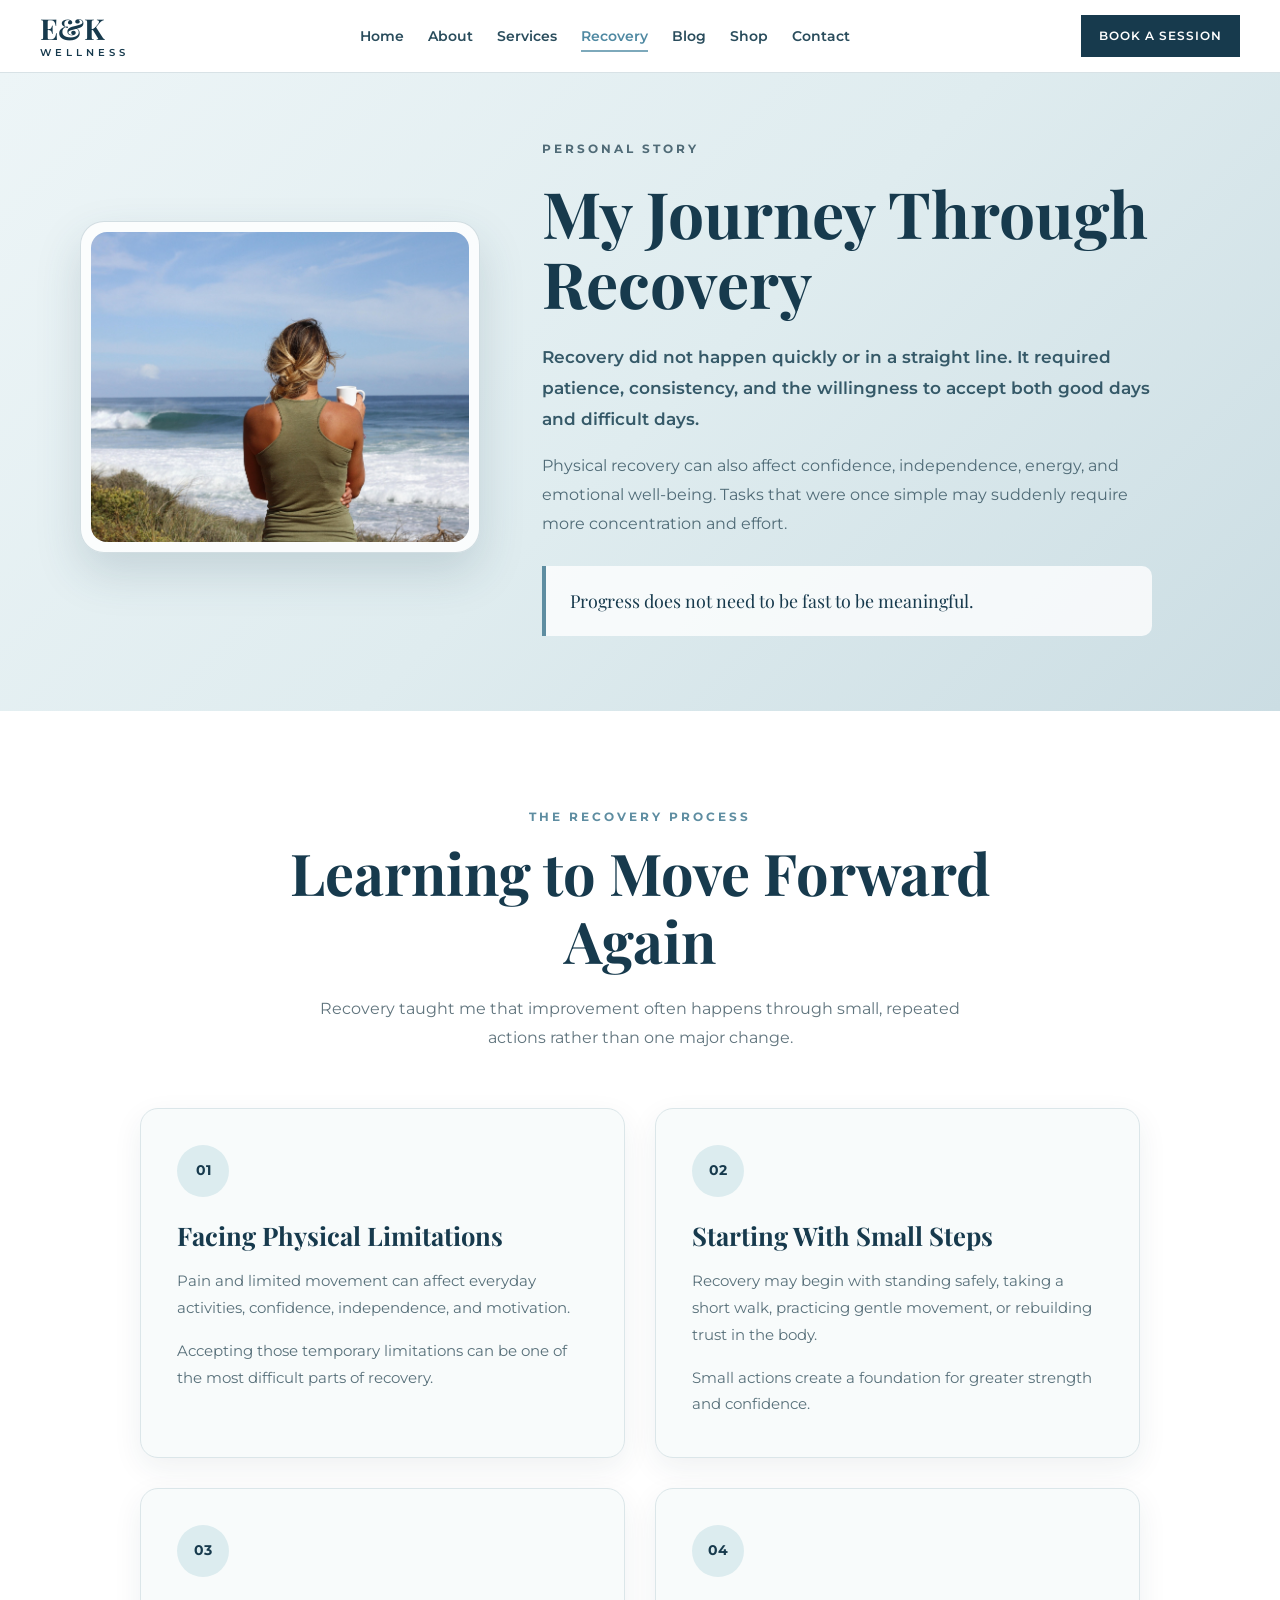
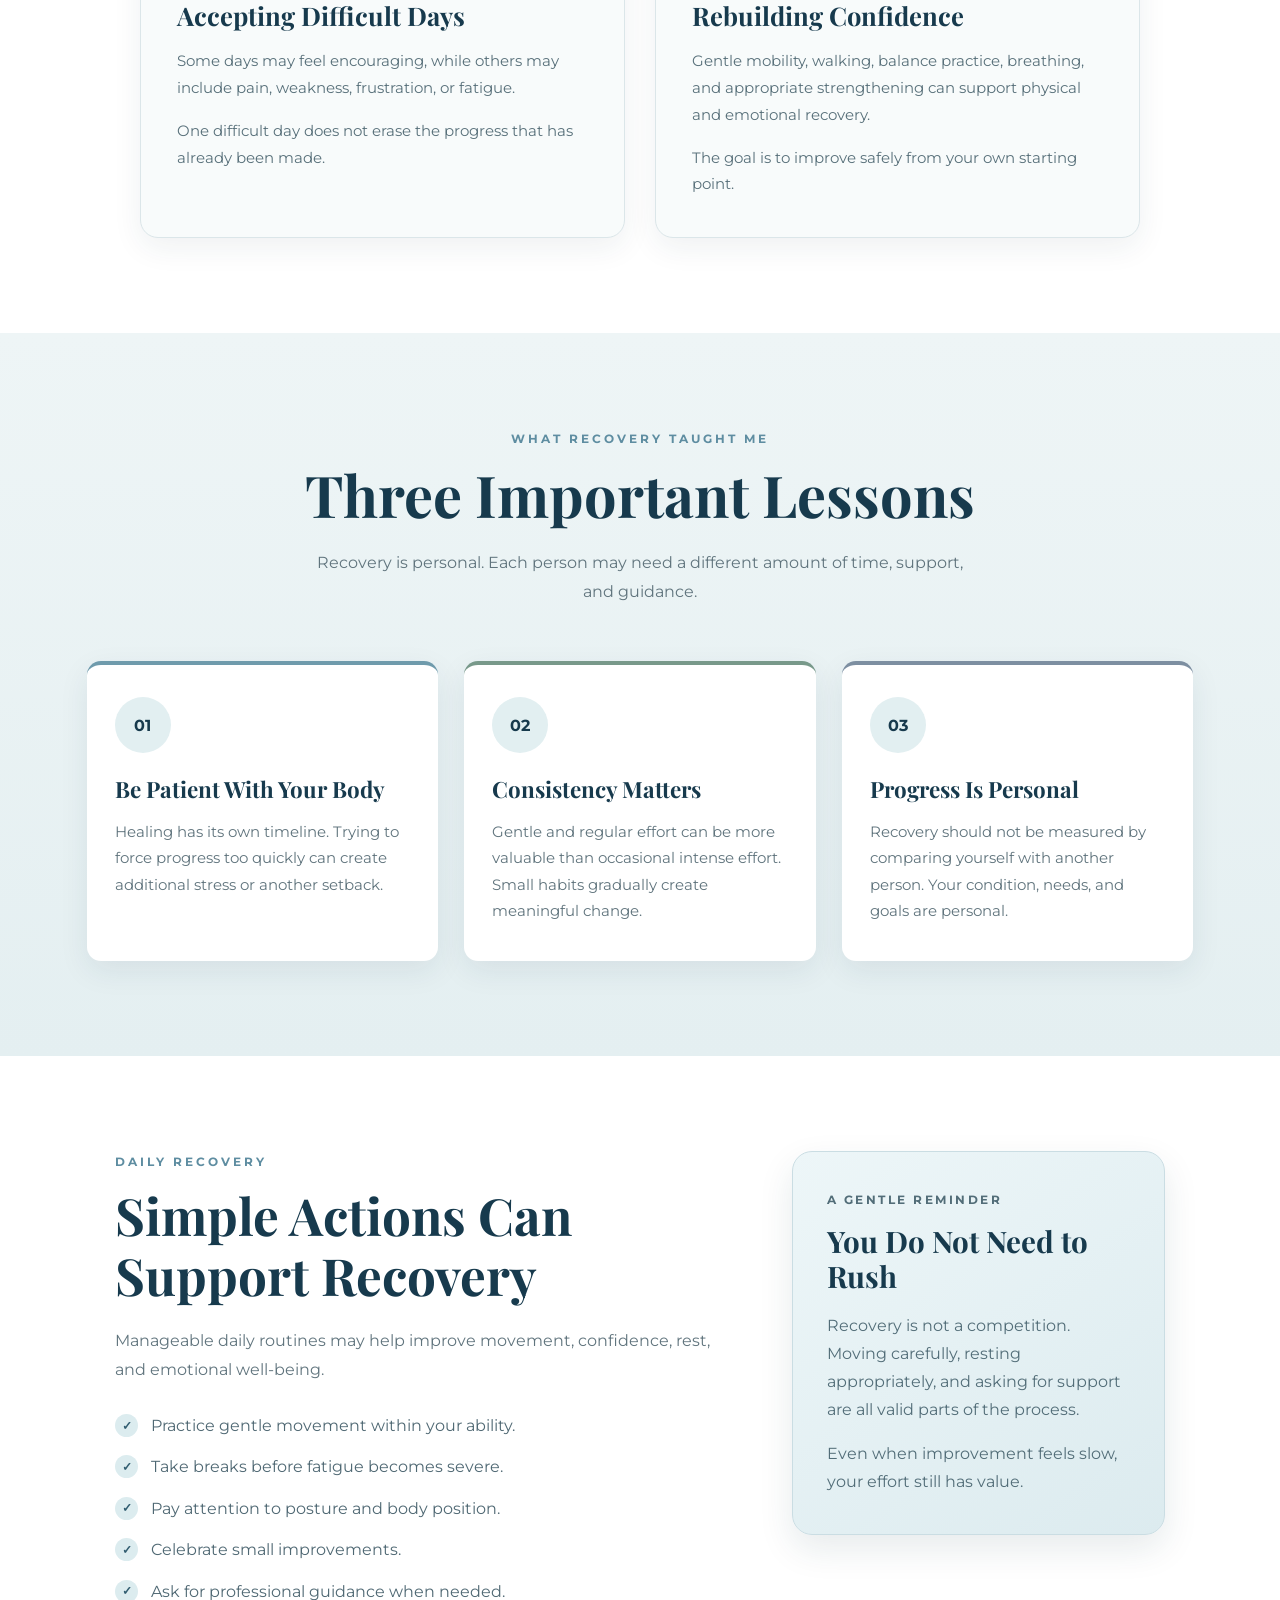
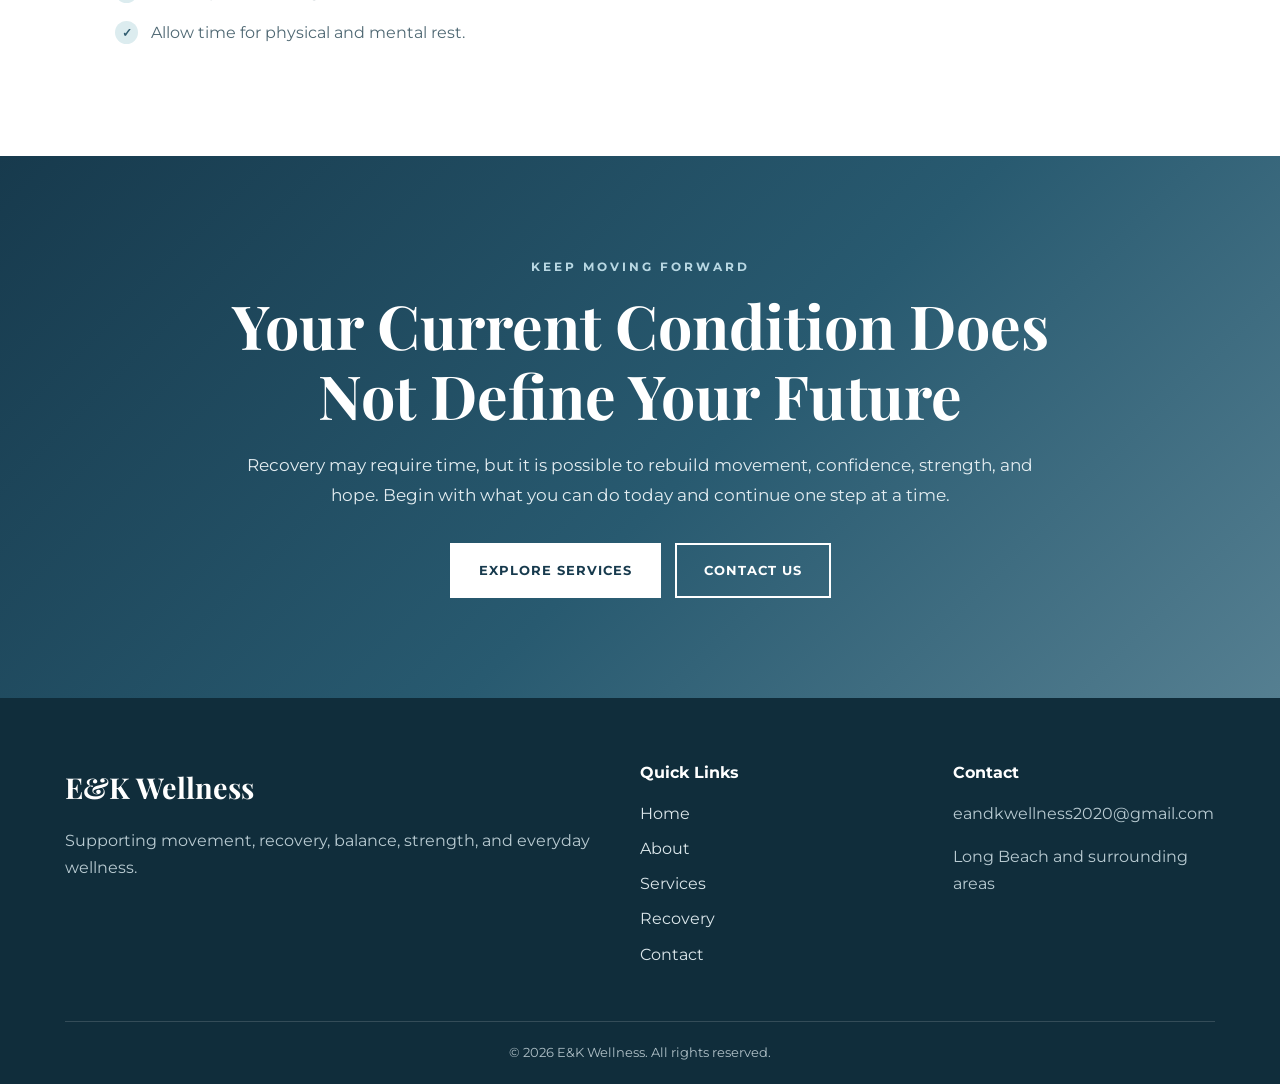
==== recovery.html @ 3712d94b "Add files via upload" ====
<!DOCTYPE html>
<html lang="en">
  <head>
    <meta charset="UTF-8" />

    <meta
      name="viewport"
      content="width=device-width, initial-scale=1.0"
    />

    <meta
      name="description"
      content="A personal recovery journey shared by E&K Wellness."
    />

    <title>Recovery | E&amp;K Wellness</title>

    <!-- Google Fonts -->
    <link rel="preconnect" href="https://fonts.googleapis.com" />

    <link
      rel="preconnect"
      href="https://fonts.gstatic.com"
      crossorigin
    />

    <link
      href="https://fonts.googleapis.com/css2?family=Montserrat:wght@400;500;600;700&family=Playfair+Display:wght@600;700&display=swap"
      rel="stylesheet"
    />

    <!-- Shared CSS used by all pages -->
    <link rel="stylesheet" href="styles.css" />
  </head>

  <body>
    <!-- =========================
         HEADER
    ========================== -->

    <header class="site-header">
      <div class="header-container">
        <a href="index.html" class="logo">
          <span class="logo-main">E&amp;K</span>
          <span class="logo-small">WELLNESS</span>
        </a>

        <nav class="main-nav" aria-label="Main navigation">
          <ul>
            <li>
              <a href="index.html">Home</a>
            </li>

            <li>
              <a href="index.html#about">About</a>
            </li>

            <li>
              <a href="services.html">Services</a>
            </li>

            <li>
              <a
                href="recovery.html"
                aria-current="page"
              >
                Recovery
              </a>
            </li>

            <li>
              <a href="index.html#blog">Blog</a>
            </li>

            <li>
              <a href="index.html#shop">Shop</a>
            </li>

            <li>
              <a href="index.html#contact">Contact</a>
            </li>
          </ul>
        </nav>

        <a
          href="https://calendar.google.com/calendar/u/0/r/appointment/6eut7302r9vjlhkgicbgd2rcsp_eXVyZXJpc3Vtb2tvQGdtYWlsLmNvbQ?pli=1"
          class="header-button"
          target="_blank"
          rel="noopener noreferrer"
        >
          Book a Session
        </a>
      </div>
    </header>

    <main>
      <!-- =========================
           RECOVERY HERO
      ========================== -->

      <section class="recovery-page-hero">
        <div class="recovery-page-hero-container">
          <div class="recovery-page-photo">
            <img
              src="recovery.jpg"
              alt="A woman looking toward the ocean during a peaceful recovery moment"
            />
          </div>

          <div class="recovery-page-introduction">
            <p class="section-label">
              PERSONAL STORY
            </p>

            <h1>
              My Journey Through Recovery
            </h1>

            <p class="recovery-page-lead">
              Recovery did not happen quickly or in a straight
              line. It required patience, consistency, and the
              willingness to accept both good days and difficult
              days.
            </p>

            <p>
              Physical recovery can also affect confidence,
              independence, energy, and emotional well-being.
              Tasks that were once simple may suddenly require
              more concentration and effort.
            </p>

            <blockquote class="recovery-page-quote">
              Progress does not need to be fast to be meaningful.
            </blockquote>
          </div>
        </div>
      </section>

      <!-- =========================
           RECOVERY PROCESS
      ========================== -->

      <section class="recovery-page-story-section">
        <div class="recovery-page-container">
          <div class="recovery-page-heading">
            <p class="section-label">
              THE RECOVERY PROCESS
            </p>

            <h2>
              Learning to Move Forward Again
            </h2>

            <p>
              Recovery taught me that improvement often happens
              through small, repeated actions rather than one
              major change.
            </p>
          </div>

          <div class="recovery-page-story-grid">
            <article class="recovery-page-story-card">
              <span class="recovery-page-number">
                01
              </span>

              <h3>
                Facing Physical Limitations
              </h3>

              <p>
                Pain and limited movement can affect everyday
                activities, confidence, independence, and
                motivation.
              </p>

              <p>
                Accepting those temporary limitations can be one
                of the most difficult parts of recovery.
              </p>
            </article>

            <article class="recovery-page-story-card">
              <span class="recovery-page-number">
                02
              </span>

              <h3>
                Starting With Small Steps
              </h3>

              <p>
                Recovery may begin with standing safely, taking
                a short walk, practicing gentle movement, or
                rebuilding trust in the body.
              </p>

              <p>
                Small actions create a foundation for greater
                strength and confidence.
              </p>
            </article>

            <article class="recovery-page-story-card">
              <span class="recovery-page-number">
                03
              </span>

              <h3>
                Accepting Difficult Days
              </h3>

              <p>
                Some days may feel encouraging, while others may
                include pain, weakness, frustration, or fatigue.
              </p>

              <p>
                One difficult day does not erase the progress
                that has already been made.
              </p>
            </article>

            <article class="recovery-page-story-card">
              <span class="recovery-page-number">
                04
              </span>

              <h3>
                Rebuilding Confidence
              </h3>

              <p>
                Gentle mobility, walking, balance practice,
                breathing, and appropriate strengthening can
                support physical and emotional recovery.
              </p>

              <p>
                The goal is to improve safely from your own
                starting point.
              </p>
            </article>
          </div>
        </div>
      </section>

      <!-- =========================
           RECOVERY LESSONS
      ========================== -->

      <section class="recovery-page-lessons-section">
        <div class="recovery-page-container">
          <div class="recovery-page-heading">
            <p class="section-label">
              WHAT RECOVERY TAUGHT ME
            </p>

            <h2>
              Three Important Lessons
            </h2>

            <p>
              Recovery is personal. Each person may need a
              different amount of time, support, and guidance.
            </p>
          </div>

          <div class="recovery-page-lessons-grid">
            <article class="recovery-page-lesson-card">
              <span class="recovery-page-lesson-number">
                01
              </span>

              <h3>
                Be Patient With Your Body
              </h3>

              <p>
                Healing has its own timeline. Trying to force
                progress too quickly can create additional
                stress or another setback.
              </p>
            </article>

            <article class="recovery-page-lesson-card">
              <span class="recovery-page-lesson-number">
                02
              </span>

              <h3>
                Consistency Matters
              </h3>

              <p>
                Gentle and regular effort can be more valuable
                than occasional intense effort. Small habits
                gradually create meaningful change.
              </p>
            </article>

            <article class="recovery-page-lesson-card">
              <span class="recovery-page-lesson-number">
                03
              </span>

              <h3>
                Progress Is Personal
              </h3>

              <p>
                Recovery should not be measured by comparing
                yourself with another person. Your condition,
                needs, and goals are personal.
              </p>
            </article>
          </div>
        </div>
      </section>

      <!-- =========================
           DAILY RECOVERY
      ========================== -->

      <section class="recovery-page-daily-section">
        <div class="recovery-page-container">
          <div class="recovery-page-daily-layout">
            <div class="recovery-page-daily-content">
              <p class="section-label">
                DAILY RECOVERY
              </p>

              <h2>
                Simple Actions Can Support Recovery
              </h2>

              <p>
                Manageable daily routines may help improve
                movement, confidence, rest, and emotional
                well-being.
              </p>

              <ul class="recovery-page-list">
                <li>
                  Practice gentle movement within your ability.
                </li>

                <li>
                  Take breaks before fatigue becomes severe.
                </li>

                <li>
                  Pay attention to posture and body position.
                </li>

                <li>
                  Celebrate small improvements.
                </li>

                <li>
                  Ask for professional guidance when needed.
                </li>

                <li>
                  Allow time for physical and mental rest.
                </li>
              </ul>
            </div>

            <aside class="recovery-page-reminder">
              <p class="recovery-page-reminder-label">
                A GENTLE REMINDER
              </p>

              <h3>
                You Do Not Need to Rush
              </h3>

              <p>
                Recovery is not a competition. Moving carefully,
                resting appropriately, and asking for support
                are all valid parts of the process.
              </p>

              <p>
                Even when improvement feels slow, your effort
                still has value.
              </p>
            </aside>
          </div>
        </div>
      </section>

      <!-- =========================
           FINAL MESSAGE
      ========================== -->

      <section class="recovery-page-final-section">
        <div class="recovery-page-final-content">
          <p class="section-label">
            KEEP MOVING FORWARD
          </p>

          <h2>
            Your Current Condition Does Not Define Your Future
          </h2>

          <p>
            Recovery may require time, but it is possible to
            rebuild movement, confidence, strength, and hope.
            Begin with what you can do today and continue one
            step at a time.
          </p>

          <div class="recovery-page-buttons">
            <a
              href="services.html"
              class="button recovery-page-light-button"
            >
              Explore Services
            </a>

            <a
              href="index.html#contact"
              class="button recovery-page-outline-button"
            >
              Contact Us
            </a>
          </div>
        </div>
      </section>
    </main>

    <!-- =========================
         FOOTER
    ========================== -->

    <footer class="site-footer">
      <div class="footer-container">
        <div>
          <a href="index.html" class="footer-logo">
            E&amp;K Wellness
          </a>

          <p>
            Supporting movement, recovery, balance, strength,
            and everyday wellness.
          </p>
        </div>

        <div>
          <h2>
            Quick Links
          </h2>

          <ul class="footer-links">
            <li>
              <a href="index.html">Home</a>
            </li>

            <li>
              <a href="index.html#about">About</a>
            </li>

            <li>
              <a href="services.html">Services</a>
            </li>

            <li>
              <a href="recovery.html">Recovery</a>
            </li>

            <li>
              <a href="index.html#contact">Contact</a>
            </li>
          </ul>
        </div>

        <div>
          <h2>
            Contact
          </h2>

          <p>
            <a href="mailto:eandkwellness2020@gmail.com">
              eandkwellness2020@gmail.com
            </a>
          </p>

          <p>
            Long Beach and surrounding areas
          </p>
        </div>
      </div>

      <div class="copyright">
        <p>
          &copy; 2026 E&amp;K Wellness.
          All rights reserved.
        </p>
      </div>
    </footer>
  </body>
</html>
---- styles.css ----
/* =========================
   BASIC RESET
========================== */

* {
  box-sizing: border-box;
}

html {
  scroll-behavior: smooth;
}

body {
  margin: 0;

  background-color: #ffffff;
  color: #263238;

  font-family: "Montserrat", sans-serif;
  line-height: 1.7;
}

img {
  display: block;
  width: 100%;
}

a {
  color: inherit;
  text-decoration: none;
}

ul {
  margin: 0;
  padding: 0;

  list-style: none;
}

h1,
h2,
h3,
p,
blockquote {
  margin-top: 0;
}

h1,
h2,
h3 {
  font-family: "Playfair Display", serif;
}

h2 {
  margin-bottom: 20px;

  color: #173a4d;

  font-size: 2.5rem;
  line-height: 1.2;
}

/* =========================
   HEADER
========================== */

.site-header {
  position: sticky;
  top: 0;
  z-index: 1000;

  border-bottom: 1px solid #d8e2e6;

  background-color: rgba(255, 255, 255, 0.97);
}

.header-container {
  display: flex;
  align-items: center;
  justify-content: space-between;

  max-width: 1250px;
  min-height: 72px;
  margin: 0 auto;
  padding: 10px 25px;
}

.logo {
  display: flex;
  flex-direction: column;
  flex-shrink: 0;

  color: #173a4d;

  line-height: 1;
}

.logo-main {
  font-family: "Playfair Display", serif;
  font-size: 1.8rem;
  font-weight: 700;
}

.logo-small {
  margin-top: 5px;

  font-size: 0.65rem;
  font-weight: 600;
  letter-spacing: 4px;
}

.main-nav ul {
  display: flex;
  align-items: center;
  gap: 24px;
}

.main-nav a {
  position: relative;

  padding: 10px 0;

  color: #294c5c;

  font-size: 0.9rem;
  font-weight: 600;
}

.main-nav a::after {
  position: absolute;
  bottom: 3px;
  left: 0;

  width: 0;
  height: 2px;

  background-color: #7da9bb;

  content: "";

  transition: width 0.3s ease;
}

.main-nav a:hover::after,
.main-nav a[aria-current="page"]::after {
  width: 100%;
}

.main-nav a[aria-current="page"] {
  color: #4f89a2;
}

.header-button {
  flex-shrink: 0;

  padding: 10px 18px;

  background-color: #173a4d;
  color: #ffffff;

  font-size: 0.78rem;
  font-weight: 600;
  letter-spacing: 1px;
  text-transform: uppercase;

  transition:
    background-color 0.3s ease,
    transform 0.3s ease;
}

.header-button:hover {
  background-color: #326a83;
  transform: translateY(-2px);
}

/* =========================
   HOME HERO
========================== */

.hero-section {
  position: relative;

  display: flex;
  align-items: center;
  justify-content: center;

  min-height: 720px;
  padding: 80px 25px 140px;

  overflow: hidden;

  background:
    linear-gradient(
      180deg,
      #8ea1ab 0%,
      #889ca7 35%,
      #7e95a0 65%,
      #748b97 100%
    );

  color: #ffffff;
  text-align: center;
}

.hero-section::before {
  position: absolute;
  inset: 0;
  z-index: 1;

  background:
    radial-gradient(
      circle at 20% 20%,
      rgba(255, 255, 255, 0.1),
      transparent 28%
    ),
    radial-gradient(
      circle at 80% 25%,
      rgba(255, 255, 255, 0.07),
      transparent 24%
    );

  content: "";
}

.hero-content {
  position: relative;
  z-index: 3;

  max-width: 850px;
}

.hero-kicker {
  margin: 0 0 18px;

  color: #dcebf1;

  font-size: 0.82rem;
  font-weight: 700;
  letter-spacing: 5px;
}

.hero-content h1 {
  margin-bottom: 20px;

  color: #ffffff;

  font-size: 5rem;
  line-height: 1.1;
}

.hero-text {
  max-width: 720px;
  margin: 0 auto 35px;

  color: rgba(255, 255, 255, 0.94);

  font-size: 1.15rem;
  line-height: 1.7;
}

.hero-buttons {
  display: flex;
  flex-wrap: wrap;
  justify-content: center;
  gap: 15px;
}

/* =========================
   WAVES
========================== */

.wave-wrapper {
  position: absolute;
  right: 0;
  bottom: 0;
  left: 0;
  z-index: 2;

  width: 100%;

  line-height: 0;
}

.waves {
  position: relative;

  display: block;

  width: 100%;
  height: 180px;
  min-height: 120px;
  max-height: 220px;
}

.parallax > use {
  animation:
    moveWaves 25s
    cubic-bezier(0.55, 0.5, 0.45, 0.5)
    infinite;
}

.parallax > use:nth-child(1) {
  animation-delay: -2s;
  animation-duration: 10s;
}

.parallax > use:nth-child(2) {
  animation-delay: -3s;
  animation-duration: 14s;
}

.parallax > use:nth-child(3) {
  animation-delay: -4s;
  animation-duration: 18s;
}

.parallax > use:nth-child(4) {
  animation-delay: -5s;
  animation-duration: 24s;
}

@keyframes moveWaves {
  0% {
    transform: translate3d(-90px, 0, 0);
  }

  100% {
    transform: translate3d(85px, 0, 0);
  }
}

/* =========================
   GENERAL SECTIONS
========================== */

.section {
  padding: 100px 25px;
}

.section-container {
  max-width: 1150px;
  margin: 0 auto;
}

.section-label {
  margin-bottom: 12px;

  color: #5e8da1;

  font-size: 0.78rem;
  font-weight: 700;
  letter-spacing: 3px;
  text-transform: uppercase;
}

.section-heading {
  max-width: 760px;
  margin: 0 auto 55px;

  text-align: center;
}

.section-heading p:last-child {
  color: #60747d;
}

.two-column {
  display: grid;
  grid-template-columns: 1fr 1fr;
  align-items: center;
  gap: 70px;
}

.image-column img {
  min-height: 480px;

  border-radius: 28px;

  object-fit: cover;
}

.text-column p {
  color: #526870;
}

.text-link {
  display: inline-block;

  margin-top: 12px;

  color: #4f89a2;

  font-weight: 700;
}

/* =========================
   BUTTONS
========================== */

.button {
  display: inline-block;

  padding: 14px 27px;
  border: 2px solid transparent;

  cursor: pointer;

  font-family: "Montserrat", sans-serif;
  font-size: 0.82rem;
  font-weight: 700;
  letter-spacing: 1px;
  text-align: center;
  text-transform: uppercase;

  transition:
    background-color 0.3s ease,
    color 0.3s ease,
    border-color 0.3s ease,
    transform 0.3s ease;
}

.button:hover {
  transform: translateY(-2px);
}

.primary-button {
  background-color: #4f89a2;
  color: #ffffff;
}

.primary-button:hover {
  background-color: #376d86;
}

.secondary-button {
  border-color: #ffffff;

  background-color: transparent;
  color: #ffffff;
}

.secondary-button:hover {
  background-color: #ffffff;
  color: #173a4d;
}

.dark-button {
  background-color: #173a4d;
  color: #ffffff;
}

.dark-button:hover {
  background-color: #27596f;
}

/* =========================
   ABOUT
========================== */

.about-section {
  padding: 45px 35px;

  background:
    linear-gradient(
      135deg,
      #edf6f8 0%,
      #dcecf1 50%,
      #c7dde5 100%
    );
}

.about-container {
  display: grid;
  grid-template-columns: 1fr 1.2fr;
  align-items: stretch;

  max-width: 1250px;
  margin: 0 auto;

  overflow: hidden;

  border: 1px solid rgba(91, 139, 158, 0.22);
  border-radius: 30px;

  background-color: rgba(248, 252, 253, 0.96);

  box-shadow:
    0 20px 50px rgba(50, 82, 96, 0.18),
    0 5px 15px rgba(50, 82, 96, 0.08);
}

.about-image {
  display: flex;
  align-items: center;
  justify-content: center;

  min-height: 650px;
  margin: 22px;
  padding: 14px;

  overflow: hidden;

  border: 1px solid rgba(91, 139, 158, 0.24);
  border-radius: 34px;

  background:
    linear-gradient(
      145deg,
      rgba(225, 240, 245, 0.98),
      rgba(205, 226, 234, 0.98)
    );
}

.about-image img {
  height: 100%;
  min-height: 620px;

  border: 6px solid rgba(255, 255, 255, 0.92);
  border-radius: 28px;

  object-fit: cover;
}

.about-content {
  display: flex;
  flex-direction: column;
  justify-content: center;

  padding: 60px 70px;
}

.about-label {
  margin: 0 0 18px;

  color: #4e788b;

  font-size: 0.8rem;
  font-weight: 700;
  letter-spacing: 4px;
}

.about-content h2 {
  margin: 0 0 25px;

  color: #173e55;

  font-size: clamp(2.4rem, 4vw, 4rem);
  line-height: 1.08;
}

.about-content p {
  max-width: 650px;
  margin: 0 0 22px;

  color: #486575;

  font-size: 1.05rem;
}

.about-button {
  display: inline-block;
  align-self: flex-start;

  margin-top: 18px;
  padding: 15px 28px;

  border-radius: 8px;

  background-color: #4f89a2;
  color: #ffffff;

  font-weight: 700;
}

/* =========================
   HOME SERVICES
========================== */

.services-section {
  background-color: #f1f6f7;
}

.card-grid {
  display: grid;
  grid-template-columns: repeat(3, 1fr);
  gap: 28px;
}

.service-card {
  overflow: hidden;

  border-radius: 12px;

  background-color: #ffffff;

  box-shadow:
    0 8px 30px rgba(24, 57, 71, 0.08);
}

.service-card img {
  height: 240px;

  object-fit: cover;
}

.card-content {
  padding: 28px;
}

.service-card h3 {
  margin-bottom: 12px;

  color: #173a4d;

  font-family: "Playfair Display", serif;
  font-size: 1.5rem;
}

.service-card p {
  margin-bottom: 0;

  color: #61747c;
}

.text-service-card {
  padding: 35px 30px;
}

.service-icon {
  display: flex;
  align-items: center;
  justify-content: center;

  width: 58px;
  height: 58px;
  margin-bottom: 24px;

  border-radius: 50%;

  background-color: #e2eff1;
  color: #173a4d;

  font-weight: 700;
}

.service-link-card {
  display: block;

  transition:
    transform 0.3s ease,
    box-shadow 0.3s ease;
}

.service-link-card:hover {
  transform: translateY(-6px);

  box-shadow:
    0 14px 35px rgba(24, 57, 71, 0.16);
}

.service-card-link {
  display: inline-block;

  margin-top: 18px;

  color: #4f89a2;

  font-size: 0.82rem;
  font-weight: 700;
}

/* =========================
   HOME RECOVERY SECTION
========================== */

.recovery-section {
  background-color: #173a4d;
}

.recovery-section h2 {
  color: #ffffff;
}

.recovery-section .text-column p {
  color: #dce7eb;
}

.recovery-button {
  background-color: #4f89a2;
  color: #ffffff;
}

.reverse-column {
  grid-template-columns: 1fr 1fr;
}

/* =========================
   BLOG
========================== */

.blog-section {
  background-color: #ffffff;
}

.blog-grid {
  display: grid;
  grid-template-columns: repeat(3, 1fr);
  gap: 28px;
}

.blog-card {
  padding: 35px;

  border-top: 4px solid #7da9bb;
  border-radius: 10px;

  background-color: #f5f8f9;
}

.blog-date {
  margin-bottom: 15px;

  color: #4f89a2;

  font-size: 0.75rem;
  font-weight: 700;
  letter-spacing: 2px;
  text-transform: uppercase;
}

.blog-card h3 {
  color: #173a4d;

  font-family: "Playfair Display", serif;
  font-size: 1.45rem;
}

.blog-card p {
  color: #60747d;
}

/* =========================
   SHOP
========================== */

.shop-section {
  background-color: #f1f6f7;
}

.product-grid {
  display: grid;
  grid-template-columns: repeat(3, 1fr);
  align-items: stretch;
  gap: 28px;
}

.product-card {
  display: flex;
  flex-direction: column;

  overflow: hidden;

  border-radius: 12px;

  background-color: #ffffff;

  box-shadow:
    0 8px 30px rgba(24, 57, 71, 0.08);

  text-align: center;
}

.product-card img {
  display: block;

  width: 100%;
  height: 280px;

  object-fit: cover;
  object-position: center;

  border-radius: 12px 12px 0 0;
}

.product-content {
  display: flex;
  flex: 1;
  flex-direction: column;
  align-items: center;

  padding: 28px;
}

.product-content h3 {
  margin-bottom: 12px;

  color: #173a4d;

  font-family: "Playfair Display", serif;
  font-size: 1.4rem;
}

.product-price {
  margin-bottom: 20px;

  color: #4f89a2;

  font-size: 1.1rem;
  font-weight: 700;
}

.product-content .button {
  margin-top: auto;
}

/* =========================
   CONTACT
========================== */

.contact-section {
  background-color: #ffffff;
}

.contact-container {
  display: grid;
  grid-template-columns: 0.9fr 1.1fr;
  gap: 70px;
}

.contact-information > p {
  color: #60747d;
}

.contact-item {
  margin-top: 30px;
}

.contact-item h3 {
  margin-bottom: 7px;

  color: #173a4d;

  font-size: 1rem;
}

.contact-item p,
.contact-item a {
  color: #60747d;
}

.contact-form {
  padding: 40px;

  border-radius: 12px;

  background-color: #f1f6f7;
}

.form-group {
  margin-bottom: 22px;
}

.form-group label {
  display: block;

  margin-bottom: 8px;

  color: #173a4d;

  font-size: 0.85rem;
  font-weight: 700;
}

.form-group input,
.form-group textarea {
  width: 100%;
  padding: 14px;

  border: 1px solid #cad7dc;
  border-radius: 6px;

  background-color: #ffffff;

  font: inherit;
}

.form-group textarea {
  resize: vertical;
}

/* =========================
   SERVICES PAGE HERO
========================== */

.services-page-hero {
  padding: 120px 25px 95px;

  background:
    linear-gradient(
      135deg,
      #173a4d 0%,
      #315d70 55%,
      #6f98a8 100%
    );

  color: #ffffff;
  text-align: center;
}

.services-page-hero .section-container {
  max-width: 920px;
}

.services-page-hero .section-label {
  color: #c8e0e8;
}

.services-page-hero h1 {
  max-width: 900px;
  margin: 0 auto 24px;

  color: #ffffff;

  font-size: clamp(3rem, 7vw, 5rem);
  line-height: 1.08;
}

.services-hero-text {
  max-width: 760px;
  margin: 0 auto 30px;

  color: #e5eef1;

  font-size: 1.08rem;
}

.hero-price-box {
  width: fit-content;
  max-width: 100%;

  margin: 0 auto 30px;
  padding: 18px 34px;

  border: 1px solid rgba(255, 255, 255, 0.7);
  border-radius: 15px;

  background-color: rgba(255, 255, 255, 0.94);
  color: #173a4d;
}

.hero-price-small {
  display: block;

  color: #527565;

  font-size: 0.72rem;
  font-weight: 700;
  letter-spacing: 2px;
}

.hero-price-box strong {
  display: block;

  font-family: "Playfair Display", serif;
  font-size: 1.85rem;
}

/* =========================
   SERVICES INTRODUCTION
========================== */

.services-introduction {
  background-color: #ffffff;
}

.services-introduction .section-heading {
  margin-bottom: 0;
}

/* =========================
   SERVICES GRID
========================== */

.booking-services-section {
  background:
    linear-gradient(
      180deg,
      #eef4f5,
      #f7f9f9
    );
}

.booking-service-grid {
  display: grid;
  grid-template-columns: repeat(2, minmax(0, 1fr));
  gap: 30px;
}

.booking-service-card {
  scroll-margin-top: 110px;

  display: flex;
  flex-direction: column;

  padding: 38px;

  border: 1px solid #d7e3e6;
  border-top: 5px solid #6b9aae;
  border-radius: 17px;

  background-color: #ffffff;

  box-shadow:
    0 10px 32px rgba(24, 57, 71, 0.09);
}

.booking-service-card h2 {
  margin-bottom: 16px;

  font-size: 2rem;
}

.booking-service-card > p:not(.section-label) {
  color: #60747d;
}

.service-number {
  display: flex;
  align-items: center;
  justify-content: center;

  width: 54px;
  height: 54px;
  margin-bottom: 22px;

  border-radius: 50%;

  background-color: #173a4d;
  color: #ffffff;

  font-weight: 700;
}

.quigon-card {
  border-top-color: #5e8b68;
}

.senior-card {
  border-top-color: #557f91;
}

.quigon-card .service-number {
  background-color: #527b60;
}

.senior-card .service-number {
  background-color: #547c8d;
}

.service-benefit-list {
  margin: 20px 0 28px;
}

.service-benefit-list li {
  position: relative;

  margin-bottom: 10px;
  padding-left: 28px;

  color: #526870;
}

.service-benefit-list li::before {
  position: absolute;
  top: 0;
  left: 0;

  color: #5e8da1;

  font-weight: 700;

  content: "✓";
}

.service-price-box {
  display: flex;
  align-items: center;
  justify-content: space-between;
  gap: 18px;

  margin-top: auto;
  margin-bottom: 22px;
  padding: 17px 19px;

  border-left: 5px solid #5e8da1;
  border-radius: 8px;

  background-color: #eaf3f6;
}

.service-price-box span {
  color: #60747d;

  font-size: 0.72rem;
  font-weight: 700;
  letter-spacing: 1.5px;
}

.service-price-box strong {
  color: #173a4d;
}

.service-booking-button {
  width: 100%;
}

/* =========================
   SESSION INFORMATION
========================== */

.session-information-section {
  background-color: #173a4d;
  color: #ffffff;
}

.session-information-section .section-label {
  color: #9fc8d8;
}

.session-information-section h2 {
  color: #ffffff;
}

.session-information-section .section-heading p:last-child {
  color: #dce7eb;
}

.session-information-grid {
  display: grid;
  grid-template-columns: repeat(3, 1fr);
  gap: 26px;
}

.session-information-card {
  padding: 32px 27px;

  border: 1px solid rgba(255, 255, 255, 0.14);
  border-radius: 15px;

  background-color: rgba(255, 255, 255, 0.07);

  text-align: center;
}

.session-information-icon {
  display: flex;
  align-items: center;
  justify-content: center;

  width: 60px;
  height: 60px;
  margin: 0 auto 20px;

  border-radius: 50%;

  background-color: #5e8da1;
  color: #ffffff;

  font-weight: 700;
}

.session-information-card h3 {
  color: #ffffff;

  font-family: "Playfair Display", serif;
}

.session-information-card p {
  margin-bottom: 0;

  color: #dce7eb;
}

/* =========================
   FINAL BOOKING
========================== */

.final-booking-section {
  background-color: #f1f6f7;
}

.booking-note {
  max-width: 900px;
  margin: 0 auto;
  padding: 58px 45px;

  border: 1px solid #d5e2e6;
  border-radius: 20px;

  background-color: #ffffff;

  box-shadow:
    0 14px 40px rgba(24, 57, 71, 0.1);

  text-align: center;
}

.booking-note p:not(.section-label) {
  max-width: 680px;
  margin: 0 auto 28px;

  color: #60747d;
}

/* =========================================================
   RECOVERY PAGE
========================================================= */

.recovery-page-container {
  width: min(1120px, 90%);
  margin: 0 auto;
}

/* =========================
   RECOVERY PAGE HERO
========================== */

.recovery-page-hero {
  padding: 65px 25px 75px;

  background:
    linear-gradient(
      135deg,
      #edf5f7 0%,
      #dfecef 52%,
      #cbdde3 100%
    );
}

.recovery-page-hero-container {
  display: grid;
  grid-template-columns: 400px minmax(0, 1fr);
  align-items: center;
  gap: 62px;

  width: min(1120px, 92%);
  margin: 0 auto;
}

.recovery-page-photo {
  width: 100%;
  max-width: 400px;
  margin: 0 auto;
  padding: 10px;

  border: 1px solid rgba(65, 109, 128, 0.22);
  border-radius: 24px;

  background-color: rgba(255, 255, 255, 0.82);

  box-shadow:
    0 20px 45px rgba(44, 79, 94, 0.17);
}

.recovery-page-photo img {
  display: block;

  width: 100%;
  height: 310px;
  min-height: 0;

  border-radius: 16px;

  object-fit: cover;
  object-position: center;
}

.recovery-page-introduction {
  width: 100%;
  max-width: 620px;
}

.recovery-page-introduction h1 {
  max-width: 620px;
  margin: 0 0 24px;

  color: #173a4d;

  font-size: clamp(3rem, 5vw, 4.7rem);
  line-height: 1.08;
}

.recovery-page-introduction > p {
  max-width: 610px;
  margin-bottom: 18px;

  color: #506b77;

  line-height: 1.8;
}

.recovery-page-lead {
  color: #355968 !important;

  font-size: 1.08rem;
  font-weight: 600;
}

.recovery-page-quote {
  max-width: 610px;
  margin: 28px 0 0;
  padding: 20px 24px;

  border-left: 4px solid #5e8da1;
  border-radius: 0 10px 10px 0;

  background-color: rgba(255, 255, 255, 0.78);
  color: #173a4d;

  font-family: "Playfair Display", serif;
  font-size: 1.12rem;
  line-height: 1.65;
}

/* =========================
   RECOVERY HEADINGS
========================== */

.recovery-page-heading {
  width: min(760px, 100%);
  margin: 0 auto 55px;

  text-align: center;
}

.recovery-page-heading h2 {
  max-width: 720px;
  margin: 0 auto 20px;

  color: #173a4d;

  font-size: clamp(2.3rem, 4.5vw, 3.6rem);
  line-height: 1.18;
}

.recovery-page-heading > p:last-child {
  max-width: 680px;
  margin: 0 auto;

  color: #60747d;

  font-size: 1rem;
  line-height: 1.8;
}

/* =========================
   RECOVERY STORY SECTION
========================== */

.recovery-page-story-section {
  padding: 95px 25px;

  background-color: #ffffff;
}

.recovery-page-story-grid {
  display: grid;
  grid-template-columns: repeat(2, minmax(0, 1fr));
  align-items: stretch;
  gap: 30px;

  width: min(1000px, 100%);
  margin: 0 auto;
}

.recovery-page-story-card {
  display: flex;
  flex-direction: column;

  min-height: 350px;
  padding: 36px;

  border: 1px solid #dbe6e9;
  border-radius: 18px;

  background-color: #f8fbfb;

  box-shadow:
    0 10px 30px rgba(24, 57, 71, 0.07);

  text-align: left;

  transition:
    transform 0.3s ease,
    box-shadow 0.3s ease;
}

.recovery-page-story-card:hover {
  transform: translateY(-5px);

  box-shadow:
    0 17px 38px rgba(24, 57, 71, 0.12);
}

.recovery-page-number {
  display: flex;
  align-items: center;
  justify-content: center;
  flex-shrink: 0;

  width: 52px;
  height: 52px;
  margin-bottom: 22px;

  border-radius: 50%;

  background-color: #dcecef;
  color: #173a4d;

  font-size: 0.85rem;
  font-weight: 700;
}

.recovery-page-story-card h3 {
  margin-bottom: 16px;

  color: #173a4d;

  font-size: 1.6rem;
  line-height: 1.3;
}

.recovery-page-story-card p {
  margin-bottom: 16px;

  color: #58707a;

  font-size: 0.96rem;
  line-height: 1.75;
}

.recovery-page-story-card p:last-child {
  margin-bottom: 0;
}

/* =========================
   RECOVERY LESSONS
========================== */

.recovery-page-lessons-section {
  padding: 95px 25px;

  background:
    linear-gradient(
      180deg,
      #eef5f6 0%,
      #e4eff1 100%
    );
}

.recovery-page-lessons-grid {
  display: grid;
  grid-template-columns: repeat(3, minmax(0, 1fr));
  align-items: stretch;
  gap: 26px;
}

.recovery-page-lesson-card {
  display: flex;
  flex-direction: column;

  min-height: 300px;
  padding: 32px 28px;

  border-top: 4px solid #6f9bac;
  border-radius: 14px;

  background-color: #ffffff;

  box-shadow:
    0 10px 30px rgba(24, 57, 71, 0.08);

  text-align: left;
}

.recovery-page-lesson-card:nth-child(2) {
  border-top-color: #78998a;
}

.recovery-page-lesson-card:nth-child(3) {
  border-top-color: #7d8fa1;
}

.recovery-page-lesson-number {
  display: flex;
  align-items: center;
  justify-content: center;
  flex-shrink: 0;

  width: 56px;
  height: 56px;
  margin-bottom: 22px;

  border-radius: 50%;

  background-color: #e2eff1;
  color: #173a4d;

  font-weight: 700;
}

.recovery-page-lesson-card h3 {
  margin-bottom: 14px;

  color: #173a4d;

  font-size: 1.4rem;
  line-height: 1.3;
}

.recovery-page-lesson-card p {
  margin-bottom: 0;

  color: #60747d;

  font-size: 0.95rem;
  line-height: 1.75;
}

/* =========================
   DAILY RECOVERY
========================== */

.recovery-page-daily-section {
  padding: 95px 25px;

  background-color: #ffffff;
}

.recovery-page-daily-layout {
  display: grid;
  grid-template-columns:
    minmax(0, 1.25fr)
    minmax(300px, 0.75fr);
  align-items: start;
  gap: 55px;

  width: min(1050px, 100%);
  margin: 0 auto;
}

.recovery-page-daily-content {
  max-width: 650px;
}

.recovery-page-daily-content h2 {
  max-width: 650px;
  margin-bottom: 22px;

  color: #173a4d;

  font-size: clamp(2.3rem, 4vw, 3.4rem);
  line-height: 1.18;
}

.recovery-page-daily-content > p:not(.section-label) {
  max-width: 620px;
  margin-bottom: 25px;

  color: #60747d;

  line-height: 1.8;
}

.recovery-page-list {
  margin-top: 28px;
}

.recovery-page-list li {
  position: relative;

  margin-bottom: 15px;
  padding-left: 36px;

  color: #4f6873;

  line-height: 1.65;
}

.recovery-page-list li::before {
  position: absolute;
  top: 1px;
  left: 0;

  display: flex;
  align-items: center;
  justify-content: center;

  width: 23px;
  height: 23px;

  border-radius: 50%;

  background-color: #dcecef;
  color: #315d70;

  font-size: 0.75rem;
  font-weight: 700;

  content: "✓";
}

.recovery-page-reminder {
  width: 100%;
  max-width: 390px;
  padding: 38px 34px;

  border: 1px solid #cadde3;
  border-radius: 20px;

  background:
    linear-gradient(
      145deg,
      #edf6f8 0%,
      #dcebef 100%
    );

  box-shadow:
    0 14px 35px rgba(24, 57, 71, 0.1);
}

.recovery-page-reminder-label {
  margin-bottom: 12px;

  color: #5e8da1;

  font-size: 0.72rem;
  font-weight: 700;
  letter-spacing: 2.5px;
}

.recovery-page-reminder h3 {
  margin-bottom: 18px;

  color: #173a4d;

  font-size: 1.85rem;
  line-height: 1.2;
}

.recovery-page-reminder p {
  color: #526d78;

  line-height: 1.75;
}

.recovery-page-reminder p:last-child {
  margin-bottom: 0;
}

/* =========================
   FINAL RECOVERY SECTION
========================== */

.recovery-page-final-section {
  padding: 100px 25px;

  background:
    linear-gradient(
      135deg,
      #173a4d 0%,
      #285a70 55%,
      #557f91 100%
    );

  color: #ffffff;
  text-align: center;
}

.recovery-page-final-content {
  max-width: 820px;
  margin: 0 auto;
}

.recovery-page-final-section .section-label {
  color: #b9d8e3;
}

.recovery-page-final-section h2 {
  margin-bottom: 22px;

  color: #ffffff;

  font-size: clamp(2.4rem, 5vw, 3.8rem);
  line-height: 1.15;
}

.recovery-page-final-section p:not(.section-label) {
  margin-bottom: 32px;

  color: #e3edf1;

  font-size: 1.04rem;
  line-height: 1.8;
}

.recovery-page-buttons {
  display: flex;
  flex-wrap: wrap;
  justify-content: center;
  gap: 14px;
}

.recovery-page-light-button {
  background-color: #ffffff;
  color: #173a4d;
}

.recovery-page-light-button:hover {
  background-color: #dcebf1;
}

.recovery-page-outline-button {
  border-color: #ffffff;

  background-color: transparent;
  color: #ffffff;
}

.recovery-page-outline-button:hover {
  background-color: #ffffff;
  color: #173a4d;
}

/* =========================
   FOOTER
========================== */

.site-footer {
  padding: 65px 25px 20px;

  background-color: #102d3b;
  color: #dce7eb;
}

.footer-container {
  display: grid;
  grid-template-columns: 2fr 1fr 1fr;
  gap: 50px;

  max-width: 1150px;
  margin: 0 auto;
}

.footer-logo {
  display: inline-block;

  margin-bottom: 15px;

  color: #ffffff;

  font-family: "Playfair Display", serif;
  font-size: 1.8rem;
  font-weight: 700;
}

.footer-container p {
  color: #b9cbd2;
}

.site-footer h2 {
  margin-bottom: 18px;

  color: #ffffff;

  font-family: "Montserrat", sans-serif;
  font-size: 1rem;
}

.footer-links li {
  margin-bottom: 8px;
}

.footer-links a:hover,
.site-footer a:hover {
  color: #9bc0cf;
}

.copyright {
  max-width: 1150px;
  margin: 45px auto 0;
  padding-top: 20px;

  border-top:
    1px solid rgba(255, 255, 255, 0.15);

  text-align: center;
}

.copyright p {
  margin-bottom: 0;

  color: #aebfc6;

  font-size: 0.8rem;
}

/* =========================
   LARGE TABLET
========================== */

@media (max-width: 1000px) {
  .header-container {
    flex-wrap: wrap;
    justify-content: center;
    gap: 18px;
  }

  .main-nav {
    order: 3;

    width: 100%;
  }

  .main-nav ul {
    flex-wrap: wrap;
    justify-content: center;
  }

  .card-grid,
  .blog-grid,
  .product-grid {
    grid-template-columns: repeat(2, 1fr);
  }

  .booking-service-grid {
    grid-template-columns: 1fr;
  }

  .booking-service-card {
    max-width: 760px;
    margin: 0 auto;
  }

  .recovery-page-hero-container {
    grid-template-columns: 350px minmax(0, 1fr);
    gap: 42px;
  }

  .recovery-page-photo {
    max-width: 350px;
  }

  .recovery-page-photo img {
    height: 285px;
  }

  .recovery-page-lessons-grid {
    grid-template-columns: 1fr;
  }

  .recovery-page-lesson-card {
    width: min(680px, 100%);
    min-height: auto;
    margin: 0 auto;
  }
}

/* =========================
   SMALL TABLET
========================== */

@media (max-width: 900px) {
  .about-container {
    grid-template-columns: 1fr;

    max-width: 760px;
  }

  .about-image {
    min-height: 450px;
  }

  .about-image img {
    min-height: 420px;
  }

  .about-content {
    padding: 50px 45px;
  }

  .session-information-grid {
    grid-template-columns: 1fr;
  }
}

/* =========================
   RECOVERY TABLET
========================== */

@media (max-width: 780px) {
  .recovery-page-hero {
    padding: 50px 20px 65px;
  }

  .recovery-page-hero-container {
    grid-template-columns: 1fr;
    gap: 40px;
  }

  .recovery-page-photo {
    max-width: 420px;
  }

  .recovery-page-photo img {
    height: 300px;
  }

  .recovery-page-introduction {
    max-width: 680px;
    margin: 0 auto;

    text-align: center;
  }

  .recovery-page-introduction > p {
    margin-right: auto;
    margin-left: auto;
  }

  .recovery-page-quote {
    margin-right: auto;
    margin-left: auto;

    text-align: left;
  }

  .recovery-page-story-grid {
    grid-template-columns: 1fr;
  }

  .recovery-page-story-card {
    width: min(700px, 100%);
    min-height: auto;
    margin: 0 auto;
  }

  .recovery-page-daily-layout {
    grid-template-columns: 1fr;
  }

  .recovery-page-reminder {
    max-width: 650px;
  }
}

/* =========================
   MOBILE
========================== */

@media (max-width: 750px) {
  h2 {
    font-size: 2rem;
  }

  .header-container {
    flex-direction: column;
  }

  .main-nav ul {
    gap: 7px 16px;
  }

  .header-button {
    display: none;
  }

  .hero-section {
    min-height: 600px;
  }

  .hero-content h1 {
    font-size: 3.2rem;
  }

  .section {
    padding: 75px 20px;
  }

  .two-column,
  .reverse-column,
  .contact-container,
  .footer-container {
    grid-template-columns: 1fr;
    gap: 40px;
  }

  .card-grid,
  .blog-grid,
  .product-grid {
    grid-template-columns: 1fr;
  }

  .services-page-hero {
    padding: 95px 20px 80px;
  }

  .services-page-hero h1 {
    font-size: 2.9rem;
  }

  .services-hero-text {
    font-size: 0.98rem;
  }

  .booking-service-card {
    padding: 31px 24px;
  }

  .service-price-box {
    align-items: flex-start;
    flex-direction: column;
    gap: 4px;
  }

  .booking-note {
    padding: 45px 24px;
  }
}

/* =========================
   RECOVERY MOBILE
========================== */

@media (max-width: 600px) {
  .site-header {
    position: relative;
  }

  .recovery-page-hero {
    padding: 40px 16px 55px;
  }

  .recovery-page-hero-container {
    width: 100%;
  }

  .recovery-page-photo {
    width: 88%;
    max-width: 340px;
    padding: 8px;

    border-radius: 18px;
  }

  .recovery-page-photo img {
    height: 230px;

    border-radius: 12px;
  }

  .recovery-page-introduction h1 {
    font-size: 2.55rem;
  }

  .recovery-page-story-section,
  .recovery-page-lessons-section,
  .recovery-page-daily-section,
  .recovery-page-final-section {
    padding: 72px 20px;
  }

  .recovery-page-heading {
    margin-bottom: 42px;
  }

  .recovery-page-heading h2 {
    font-size: 2.25rem;
  }

  .recovery-page-story-card {
    padding: 29px 23px;
  }

  .recovery-page-lesson-card {
    padding: 30px 24px;
  }

  .recovery-page-daily-content h2 {
    font-size: 2.25rem;
  }

  .recovery-page-reminder {
    padding: 30px 24px;
  }

  .recovery-page-reminder h3 {
    font-size: 1.65rem;
  }

  .recovery-page-final-section h2 {
    font-size: 2.35rem;
  }

  .recovery-page-buttons {
    flex-direction: column;
  }

  .recovery-page-buttons .button {
    width: 100%;
  }
}

/* =========================
   VERY SMALL MOBILE
========================== */

@media (max-width: 500px) {
  .about-section {
    padding: 25px 14px;
  }

  .about-image {
    min-height: 340px;
    margin: 12px;
  }

  .about-image img {
    min-height: 320px;
  }

  .about-content {
    padding: 35px 25px 40px;
  }

  .about-content h2 {
    font-size: 2.2rem;
  }

  .about-button {
    width: 100%;

    text-align: center;
  }

  .services-page-hero h1 {
    font-size: 2.35rem;
  }

  .hero-price-box {
    width: 100%;
    max-width: 320px;
    padding: 15px 20px;
  }

  .booking-service-card {
    padding: 28px 20px;
  }
}
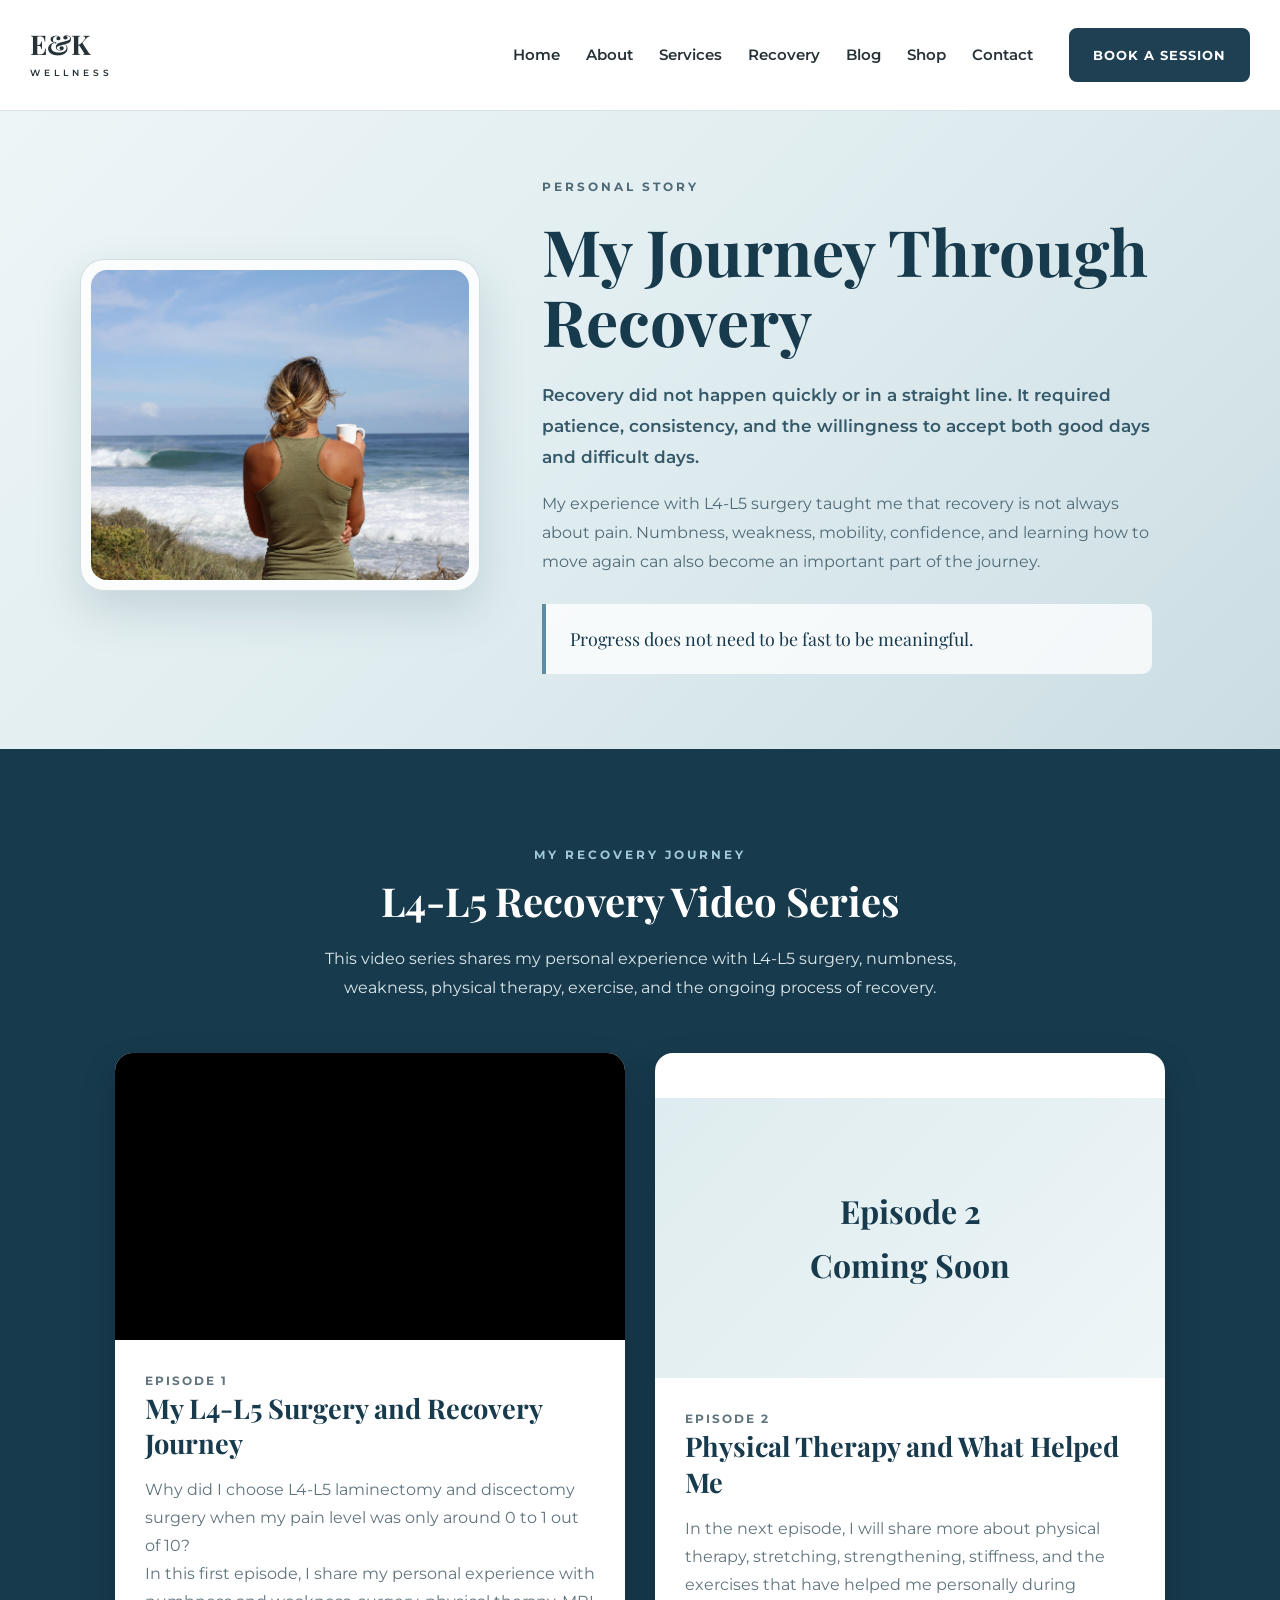
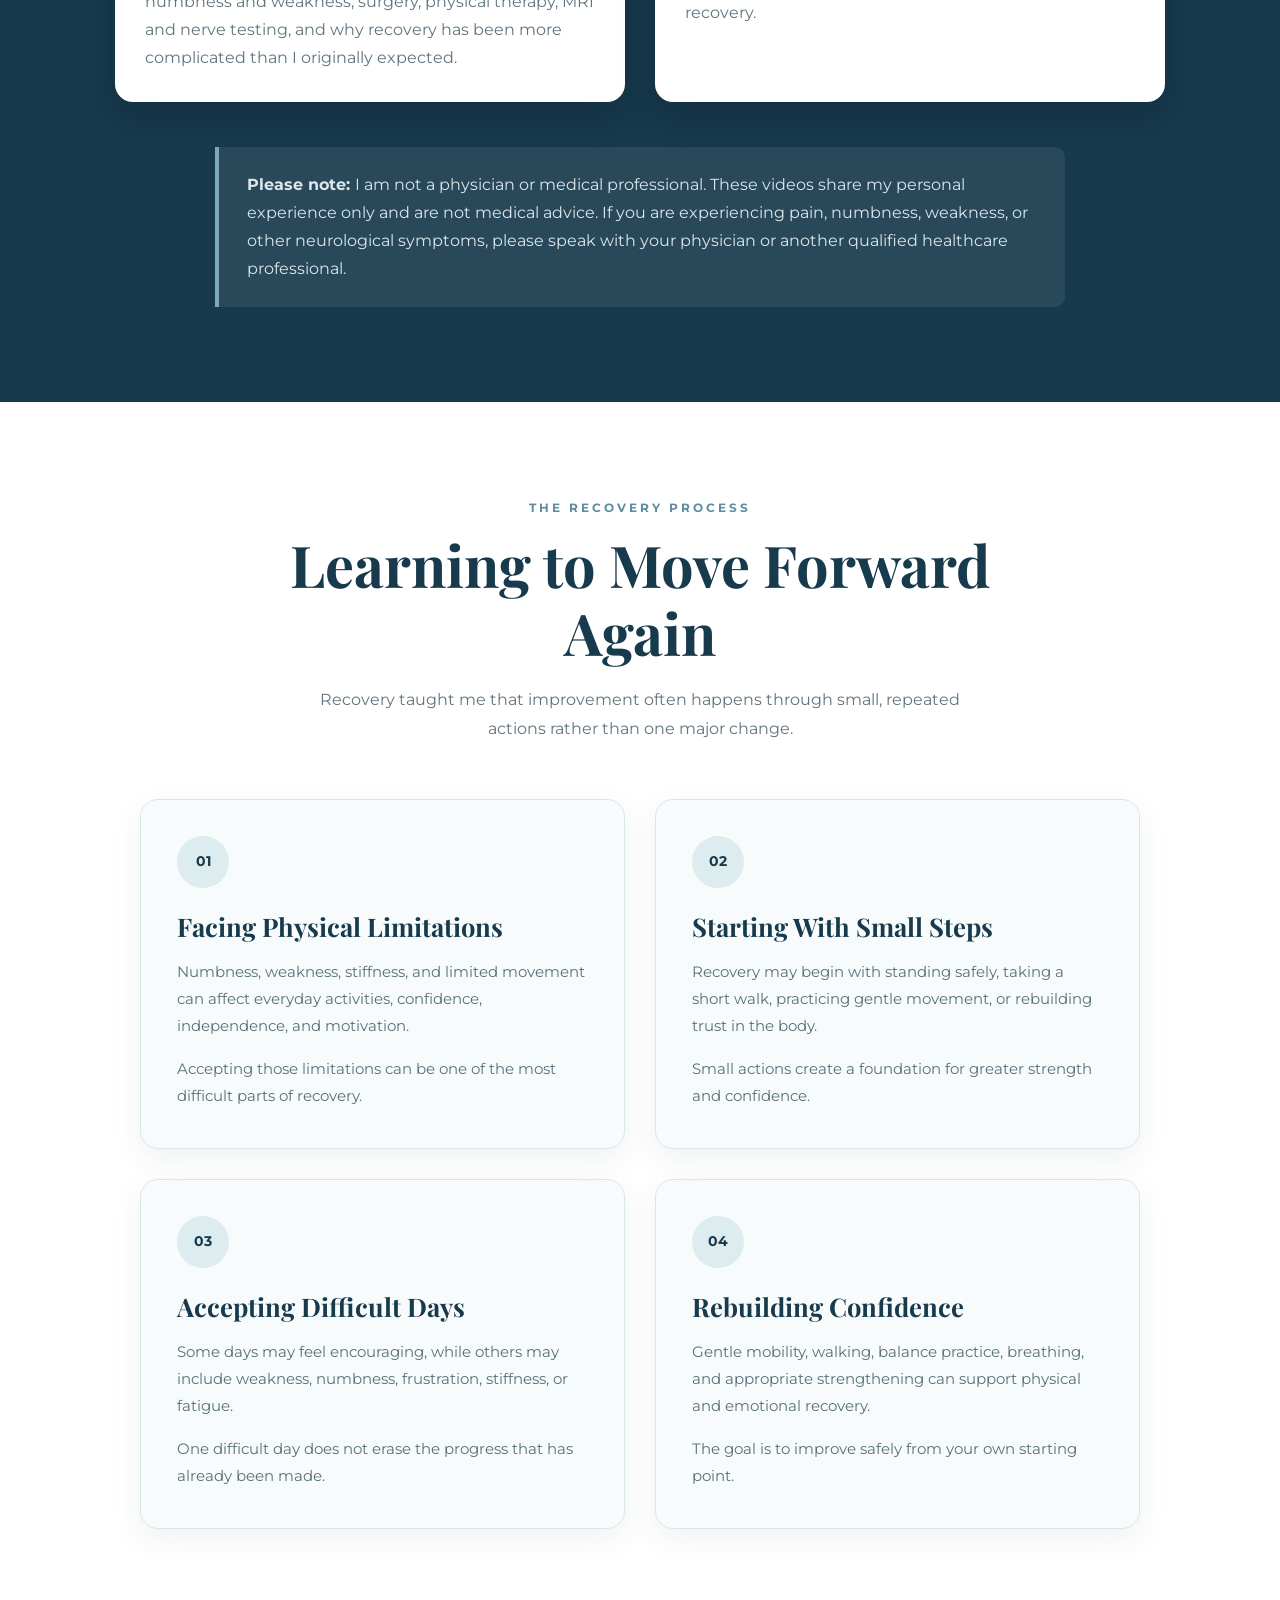
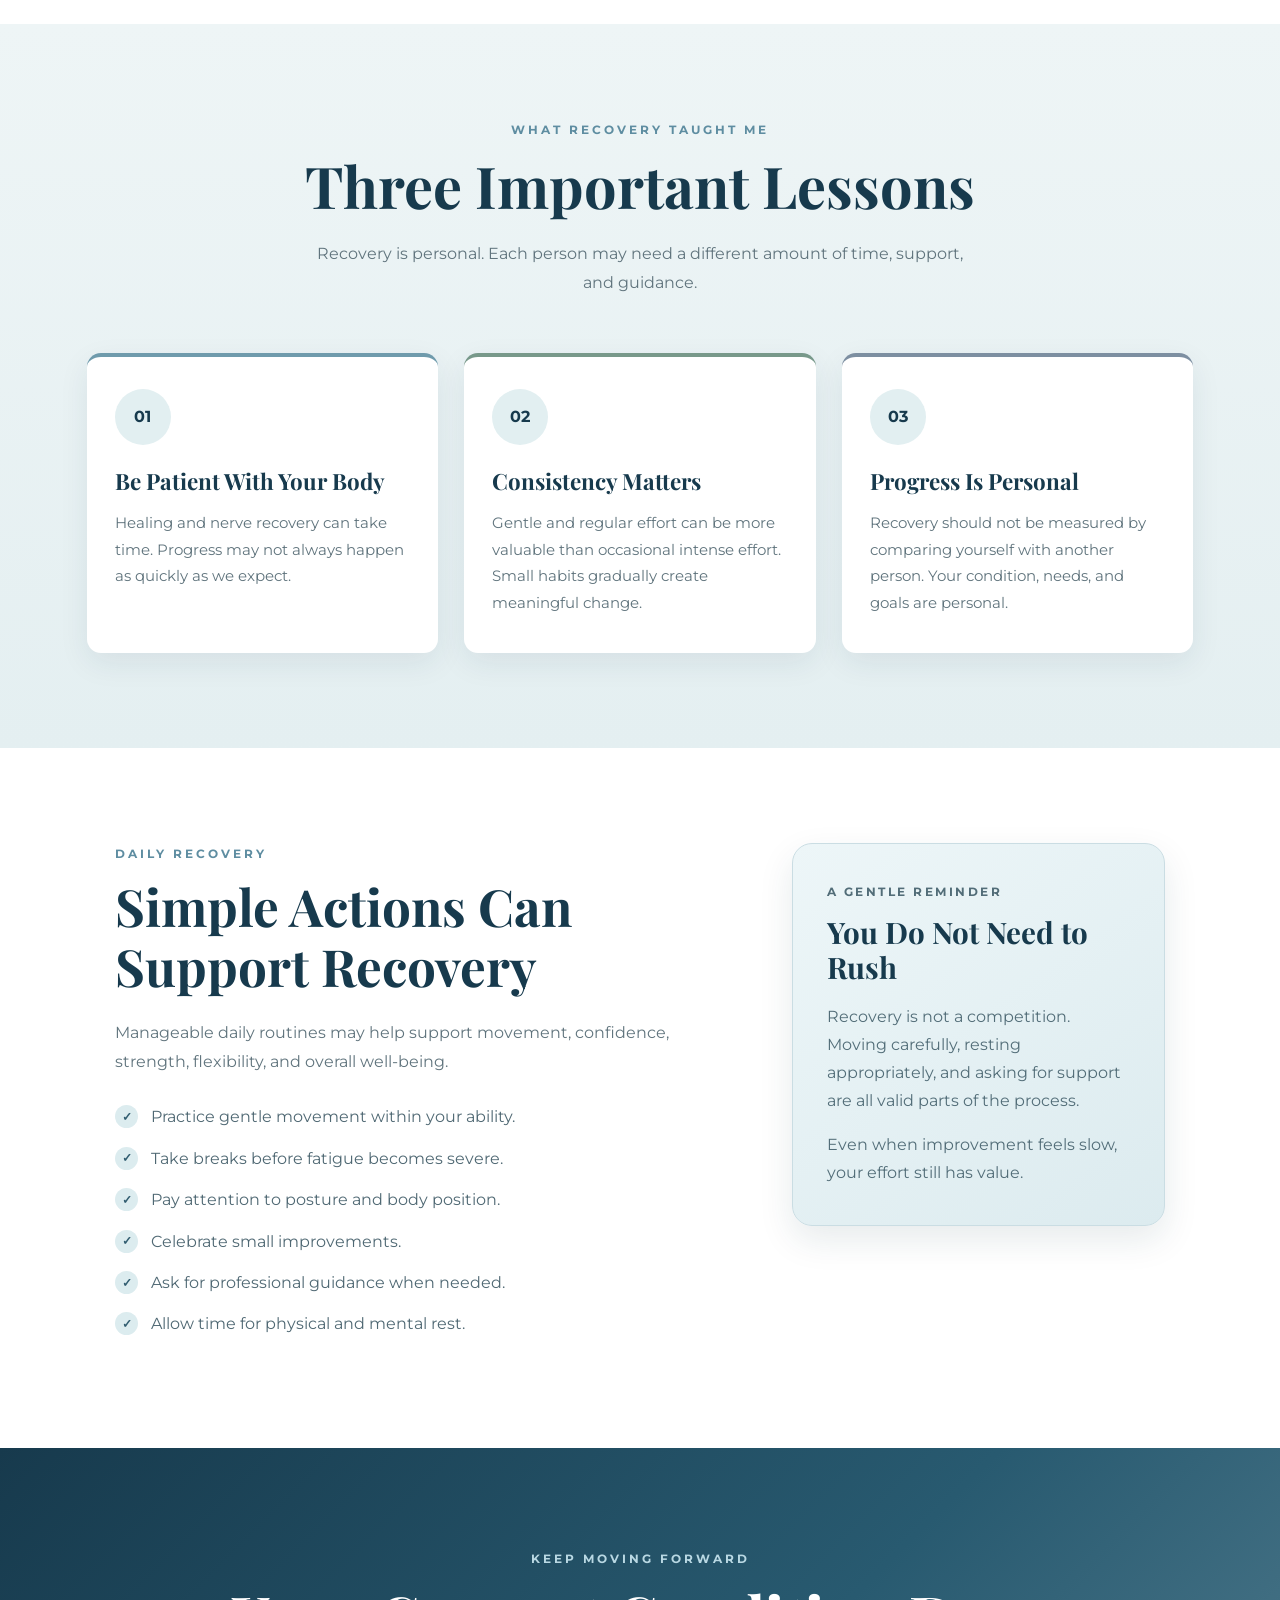
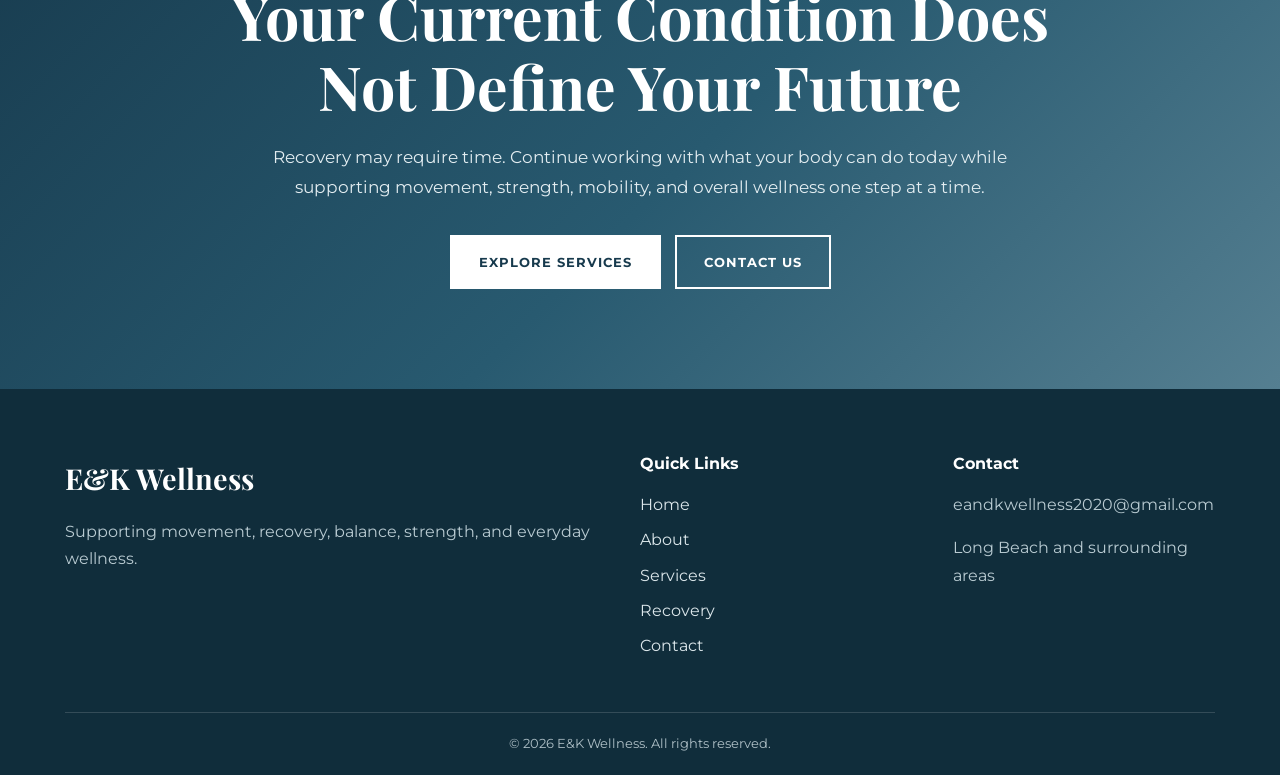
==== commit 616d73e5: "Add files via upload" ====
--- a/recovery.html
+++ b/recovery.html
@@ -10,10 +10,10 @@
 
     <meta
       name="description"
-      content="A personal recovery journey shared by E&K Wellness."
+      content="A personal L4-L5 surgery and recovery journey shared by E&K Wellness."
     />
 
-    <title>Recovery | E&amp;K Wellness</title>
+    <title>Recovery Journey | E&amp;K Wellness</title>
 
     <!-- Google Fonts -->
     <link rel="preconnect" href="https://fonts.googleapis.com" />
@@ -31,6 +31,185 @@
 
     <!-- Shared CSS used by all pages -->
     <link rel="stylesheet" href="styles.css" />
+
+    <!-- Recovery Video Series CSS -->
+    <style>
+      /* =========================================
+         RECOVERY VIDEO SERIES
+      ========================================= */
+
+      .recovery-video-section {
+        padding: 95px 25px;
+
+        background-color: #173a4d;
+      }
+
+      .recovery-video-heading {
+        width: min(760px, 100%);
+        margin: 0 auto 50px;
+
+        text-align: center;
+      }
+
+      .recovery-video-heading .section-label {
+        color: #9fc8d8;
+      }
+
+      .recovery-video-heading h2 {
+        margin-bottom: 20px;
+
+        color: #ffffff;
+      }
+
+      .recovery-video-heading p:last-child {
+        max-width: 680px;
+        margin: 0 auto;
+
+        color: #dce7eb;
+
+        line-height: 1.8;
+      }
+
+      .recovery-video-grid {
+        display: grid;
+        grid-template-columns: repeat(2, minmax(0, 1fr));
+        gap: 30px;
+
+        width: min(1050px, 100%);
+        margin: 0 auto;
+      }
+
+      .recovery-video-card {
+        overflow: hidden;
+
+        border-radius: 18px;
+
+        background-color: #ffffff;
+
+        box-shadow:
+          0 15px 35px rgba(0, 0, 0, 0.18);
+      }
+
+      .recovery-video-wrapper {
+        width: 100%;
+
+        aspect-ratio: 16 / 9;
+
+        background-color: #000000;
+      }
+
+      .recovery-video-wrapper iframe {
+        display: block;
+
+        width: 100%;
+        height: 100%;
+
+        border: 0;
+      }
+
+      .recovery-video-content {
+        padding: 30px;
+      }
+
+      .recovery-episode {
+        margin-bottom: 10px;
+
+        color: #4f89a2;
+
+        font-size: 0.75rem;
+        font-weight: 700;
+        letter-spacing: 2px;
+        text-transform: uppercase;
+      }
+
+      .recovery-video-content h3 {
+        margin-bottom: 15px;
+
+        color: #173a4d;
+
+        font-family: "Playfair Display", serif;
+        font-size: 1.7rem;
+        line-height: 1.3;
+      }
+
+      .recovery-video-content p {
+        margin-bottom: 0;
+
+        color: #60747d;
+
+        line-height: 1.75;
+      }
+
+      .recovery-video-note {
+        max-width: 850px;
+        margin: 45px auto 0;
+        padding: 24px 28px;
+
+        border-left: 4px solid #7da9bb;
+        border-radius: 0 10px 10px 0;
+
+        background-color: rgba(255, 255, 255, 0.08);
+        color: #dce7eb;
+
+        line-height: 1.75;
+      }
+
+      /* Coming Soon Card */
+
+      .recovery-coming-soon {
+        display: flex;
+        flex-direction: column;
+        justify-content: center;
+
+        min-height: 100%;
+      }
+
+      .recovery-coming-soon-image {
+        display: flex;
+        align-items: center;
+        justify-content: center;
+
+        min-height: 280px;
+        padding: 40px;
+
+        background:
+          linear-gradient(
+            135deg,
+            #dfecef,
+            #edf5f7
+          );
+
+        color: #173a4d;
+
+        text-align: center;
+      }
+
+      .recovery-coming-soon-image span {
+        font-family: "Playfair Display", serif;
+        font-size: 2rem;
+        font-weight: 700;
+      }
+
+      /* Mobile */
+
+      @media (max-width: 768px) {
+        .recovery-video-section {
+          padding: 70px 20px;
+        }
+
+        .recovery-video-grid {
+          grid-template-columns: 1fr;
+        }
+
+        .recovery-video-content {
+          padding: 24px;
+        }
+
+        .recovery-video-content h3 {
+          font-size: 1.45rem;
+        }
+      }
+    </style>
   </head>
 
   <body>
@@ -40,23 +219,38 @@
 
     <header class="site-header">
       <div class="header-container">
+
         <a href="index.html" class="logo">
-          <span class="logo-main">E&amp;K</span>
-          <span class="logo-small">WELLNESS</span>
+          <span class="logo-main">
+            E&amp;K
+          </span>
+
+          <span class="logo-small">
+            WELLNESS
+          </span>
         </a>
 
-        <nav class="main-nav" aria-label="Main navigation">
+        <nav
+          class="main-nav"
+          aria-label="Main navigation"
+        >
           <ul>
             <li>
-              <a href="index.html">Home</a>
-            </li>
-
-            <li>
-              <a href="index.html#about">About</a>
-            </li>
-
-            <li>
-              <a href="services.html">Services</a>
+              <a href="index.html">
+                Home
+              </a>
+            </li>
+
+            <li>
+              <a href="index.html#about">
+                About
+              </a>
+            </li>
+
+            <li>
+              <a href="services.html">
+                Services
+              </a>
             </li>
 
             <li>
@@ -69,15 +263,21 @@
             </li>
 
             <li>
-              <a href="index.html#blog">Blog</a>
-            </li>
-
-            <li>
-              <a href="index.html#shop">Shop</a>
-            </li>
-
-            <li>
-              <a href="index.html#contact">Contact</a>
+              <a href="index.html#blog">
+                Blog
+              </a>
+            </li>
+
+            <li>
+              <a href="index.html#shop">
+                Shop
+              </a>
+            </li>
+
+            <li>
+              <a href="index.html#contact">
+                Contact
+              </a>
             </li>
           </ul>
         </nav>
@@ -90,16 +290,20 @@
         >
           Book a Session
         </a>
+
       </div>
     </header>
 
     <main>
+
       <!-- =========================
            RECOVERY HERO
       ========================== -->
 
       <section class="recovery-page-hero">
+
         <div class="recovery-page-hero-container">
+
           <div class="recovery-page-photo">
             <img
               src="recovery.jpg"
@@ -108,6 +312,7 @@
           </div>
 
           <div class="recovery-page-introduction">
+
             <p class="section-label">
               PERSONAL STORY
             </p>
@@ -124,26 +329,175 @@
             </p>
 
             <p>
-              Physical recovery can also affect confidence,
-              independence, energy, and emotional well-being.
-              Tasks that were once simple may suddenly require
-              more concentration and effort.
+              My experience with L4-L5 surgery taught me that
+              recovery is not always about pain. Numbness,
+              weakness, mobility, confidence, and learning how
+              to move again can also become an important part
+              of the journey.
             </p>
 
             <blockquote class="recovery-page-quote">
               Progress does not need to be fast to be meaningful.
             </blockquote>
-          </div>
+
+          </div>
+
         </div>
+
       </section>
+
+
+      <!-- =========================
+           RECOVERY VIDEO SERIES
+      ========================== -->
+
+      <section class="recovery-video-section">
+
+        <div class="recovery-page-container">
+
+          <div class="recovery-video-heading">
+
+            <p class="section-label">
+              MY RECOVERY JOURNEY
+            </p>
+
+            <h2>
+              L4-L5 Recovery Video Series
+            </h2>
+
+            <p>
+              This video series shares my personal experience
+              with L4-L5 surgery, numbness, weakness, physical
+              therapy, exercise, and the ongoing process of
+              recovery.
+            </p>
+
+          </div>
+
+
+          <div class="recovery-video-grid">
+
+            <!-- =========================
+                 EPISODE 1
+            ========================== -->
+
+            <article class="recovery-video-card">
+
+              <div class="recovery-video-wrapper">
+
+                <iframe
+                  src="https://www.youtube.com/embed/swdvWnGCTLY""
+                  title="L4-L5 Surgery With Almost No Pain - My Numbness and Weakness Recovery Story"
+                  allow="accelerometer; autoplay; clipboard-write; encrypted-media; gyroscope; picture-in-picture; web-share"
+                  allowfullscreen
+                ></iframe>
+
+              </div>
+
+
+              <div class="recovery-video-content">
+
+                <p class="recovery-episode">
+                  Episode 1
+                </p>
+
+                <h3>
+                  My L4-L5 Surgery and Recovery Journey
+                </h3>
+
+                <p>
+                  Why did I choose L4-L5 laminectomy and
+                  discectomy surgery when my pain level was
+                  only around 0 to 1 out of 10?
+                </p>
+
+                <p>
+                  In this first episode, I share my personal
+                  experience with numbness and weakness,
+                  surgery, physical therapy, MRI and nerve
+                  testing, and why recovery has been more
+                  complicated than I originally expected.
+                </p>
+
+              </div>
+
+            </article>
+
+
+            <!-- =========================
+                 EPISODE 2
+                 COMING SOON
+            ========================== -->
+
+            <article
+              class="recovery-video-card recovery-coming-soon"
+            >
+
+              <div class="recovery-coming-soon-image">
+
+                <span>
+                  Episode 2
+                  <br />
+                  Coming Soon
+                </span>
+
+              </div>
+
+
+              <div class="recovery-video-content">
+
+                <p class="recovery-episode">
+                  Episode 2
+                </p>
+
+                <h3>
+                  Physical Therapy and What Helped Me
+                </h3>
+
+                <p>
+                  In the next episode, I will share more about
+                  physical therapy, stretching, strengthening,
+                  stiffness, and the exercises that have helped
+                  me personally during recovery.
+                </p>
+
+              </div>
+
+            </article>
+
+          </div>
+
+
+          <div class="recovery-video-note">
+
+            <strong>
+              Please note:
+            </strong>
+
+            I am not a physician or medical professional.
+            These videos share my personal experience only
+            and are not medical advice. If you are experiencing
+            pain, numbness, weakness, or other neurological
+            symptoms, please speak with your physician or
+            another qualified healthcare professional.
+
+          </div>
+
+        </div>
+
+      </section>
+
 
       <!-- =========================
            RECOVERY PROCESS
       ========================== -->
 
       <section class="recovery-page-story-section">
+
         <div class="recovery-page-container">
+
           <div class="recovery-page-heading">
+
             <p class="section-label">
               THE RECOVERY PROCESS
             </p>
@@ -157,10 +511,16 @@
               through small, repeated actions rather than one
               major change.
             </p>
-          </div>
+
+          </div>
+
 
           <div class="recovery-page-story-grid">
+
+            <!-- Story 1 -->
+
             <article class="recovery-page-story-card">
+
               <span class="recovery-page-number">
                 01
               </span>
@@ -170,18 +530,23 @@
               </h3>
 
               <p>
-                Pain and limited movement can affect everyday
-                activities, confidence, independence, and
-                motivation.
-              </p>
-
-              <p>
-                Accepting those temporary limitations can be one
-                of the most difficult parts of recovery.
-              </p>
+                Numbness, weakness, stiffness, and limited
+                movement can affect everyday activities,
+                confidence, independence, and motivation.
+              </p>
+
+              <p>
+                Accepting those limitations can be one of the
+                most difficult parts of recovery.
+              </p>
+
             </article>
 
+
+            <!-- Story 2 -->
+
             <article class="recovery-page-story-card">
+
               <span class="recovery-page-number">
                 02
               </span>
@@ -200,9 +565,14 @@
                 Small actions create a foundation for greater
                 strength and confidence.
               </p>
+
             </article>
 
+
+            <!-- Story 3 -->
+
             <article class="recovery-page-story-card">
+
               <span class="recovery-page-number">
                 03
               </span>
@@ -213,16 +583,22 @@
 
               <p>
                 Some days may feel encouraging, while others may
-                include pain, weakness, frustration, or fatigue.
+                include weakness, numbness, frustration, stiffness,
+                or fatigue.
               </p>
 
               <p>
                 One difficult day does not erase the progress
                 that has already been made.
               </p>
+
             </article>
 
+
+            <!-- Story 4 -->
+
             <article class="recovery-page-story-card">
+
               <span class="recovery-page-number">
                 04
               </span>
@@ -241,18 +617,26 @@
                 The goal is to improve safely from your own
                 starting point.
               </p>
+
             </article>
-          </div>
+
+          </div>
+
         </div>
+
       </section>
+
 
       <!-- =========================
            RECOVERY LESSONS
       ========================== -->
 
       <section class="recovery-page-lessons-section">
+
         <div class="recovery-page-container">
+
           <div class="recovery-page-heading">
+
             <p class="section-label">
               WHAT RECOVERY TAUGHT ME
             </p>
@@ -265,10 +649,16 @@
               Recovery is personal. Each person may need a
               different amount of time, support, and guidance.
             </p>
-          </div>
+
+          </div>
+
 
           <div class="recovery-page-lessons-grid">
+
+            <!-- Lesson 1 -->
+
             <article class="recovery-page-lesson-card">
+
               <span class="recovery-page-lesson-number">
                 01
               </span>
@@ -278,13 +668,18 @@
               </h3>
 
               <p>
-                Healing has its own timeline. Trying to force
-                progress too quickly can create additional
-                stress or another setback.
-              </p>
+                Healing and nerve recovery can take time.
+                Progress may not always happen as quickly
+                as we expect.
+              </p>
+
             </article>
 
+
+            <!-- Lesson 2 -->
+
             <article class="recovery-page-lesson-card">
+
               <span class="recovery-page-lesson-number">
                 02
               </span>
@@ -298,9 +693,14 @@
                 than occasional intense effort. Small habits
                 gradually create meaningful change.
               </p>
+
             </article>
 
+
+            <!-- Lesson 3 -->
+
             <article class="recovery-page-lesson-card">
+
               <span class="recovery-page-lesson-number">
                 03
               </span>
@@ -314,19 +714,28 @@
                 yourself with another person. Your condition,
                 needs, and goals are personal.
               </p>
+
             </article>
-          </div>
+
+          </div>
+
         </div>
+
       </section>
+
 
       <!-- =========================
            DAILY RECOVERY
       ========================== -->
 
       <section class="recovery-page-daily-section">
+
         <div class="recovery-page-container">
+
           <div class="recovery-page-daily-layout">
+
             <div class="recovery-page-daily-content">
+
               <p class="section-label">
                 DAILY RECOVERY
               </p>
@@ -336,12 +745,13 @@
               </h2>
 
               <p>
-                Manageable daily routines may help improve
-                movement, confidence, rest, and emotional
-                well-being.
+                Manageable daily routines may help support
+                movement, confidence, strength, flexibility,
+                and overall well-being.
               </p>
 
               <ul class="recovery-page-list">
+
                 <li>
                   Practice gentle movement within your ability.
                 </li>
@@ -365,10 +775,14 @@
                 <li>
                   Allow time for physical and mental rest.
                 </li>
+
               </ul>
+
             </div>
 
+
             <aside class="recovery-page-reminder">
+
               <p class="recovery-page-reminder-label">
                 A GENTLE REMINDER
               </p>
@@ -387,17 +801,24 @@
                 Even when improvement feels slow, your effort
                 still has value.
               </p>
+
             </aside>
-          </div>
+
+          </div>
+
         </div>
+
       </section>
+
 
       <!-- =========================
            FINAL MESSAGE
       ========================== -->
 
       <section class="recovery-page-final-section">
+
         <div class="recovery-page-final-content">
+
           <p class="section-label">
             KEEP MOVING FORWARD
           </p>
@@ -407,13 +828,15 @@
           </h2>
 
           <p>
-            Recovery may require time, but it is possible to
-            rebuild movement, confidence, strength, and hope.
-            Begin with what you can do today and continue one
-            step at a time.
+            Recovery may require time. Continue working with
+            what your body can do today while supporting
+            movement, strength, mobility, and overall wellness
+            one step at a time.
           </p>
 
+
           <div class="recovery-page-buttons">
+
             <a
               href="services.html"
               class="button recovery-page-light-button"
@@ -427,19 +850,30 @@
             >
               Contact Us
             </a>
-          </div>
+
+          </div>
+
         </div>
+
       </section>
+
     </main>
+
 
     <!-- =========================
          FOOTER
     ========================== -->
 
     <footer class="site-footer">
+
       <div class="footer-container">
+
         <div>
-          <a href="index.html" class="footer-logo">
+
+          <a
+            href="index.html"
+            class="footer-logo"
+          >
             E&amp;K Wellness
           </a>
 
@@ -447,37 +881,55 @@
             Supporting movement, recovery, balance, strength,
             and everyday wellness.
           </p>
+
         </div>
 
+
         <div>
+
           <h2>
             Quick Links
           </h2>
 
           <ul class="footer-links">
-            <li>
-              <a href="index.html">Home</a>
-            </li>
-
-            <li>
-              <a href="index.html#about">About</a>
-            </li>
-
-            <li>
-              <a href="services.html">Services</a>
-            </li>
-
-            <li>
-              <a href="recovery.html">Recovery</a>
-            </li>
-
-            <li>
-              <a href="index.html#contact">Contact</a>
-            </li>
+
+            <li>
+              <a href="index.html">
+                Home
+              </a>
+            </li>
+
+            <li>
+              <a href="index.html#about">
+                About
+              </a>
+            </li>
+
+            <li>
+              <a href="services.html">
+                Services
+              </a>
+            </li>
+
+            <li>
+              <a href="recovery.html">
+                Recovery
+              </a>
+            </li>
+
+            <li>
+              <a href="index.html#contact">
+                Contact
+              </a>
+            </li>
+
           </ul>
+
         </div>
 
+
         <div>
+
           <h2>
             Contact
           </h2>
@@ -491,15 +943,22 @@
           <p>
             Long Beach and surrounding areas
           </p>
+
         </div>
+
       </div>
 
+
       <div class="copyright">
+
         <p>
           &copy; 2026 E&amp;K Wellness.
           All rights reserved.
         </p>
+
       </div>
+
     </footer>
+
   </body>
 </html>
--- a/styles.css
+++ b/styles.css
@@ -64,115 +64,121 @@
    HEADER
 ========================== */
 
+/* Header */
+
 .site-header {
-  position: sticky;
-  top: 0;
+  position: relative;
   z-index: 1000;
 
-  border-bottom: 1px solid #d8e2e6;
-
-  background-color: rgba(255, 255, 255, 0.97);
+  width: 100%;
+  background-color: #ffffff;
+  border-bottom: 1px solid #d8e2e5;
 }
 
 .header-container {
   display: flex;
   align-items: center;
-  justify-content: space-between;
-
-  max-width: 1250px;
-  min-height: 72px;
+  gap: 24px;
+
+  width: 100%;
+  max-width: 1400px;
+  min-height: 110px;
   margin: 0 auto;
-  padding: 10px 25px;
-}
+  padding: 12px 30px;
+}
+
+/* Image logo */
+
+.image-logo-link {
+  display: flex;
+  align-items: center;
+  flex-shrink: 0;
+}
+
+.site-logo-image {
+  display: block;
+
+  width: 230px;
+  height: 90px;
+
+  object-fit: contain;
+}
+
+/* Text logo */
 
 .logo {
   display: flex;
   flex-direction: column;
   flex-shrink: 0;
 
-  color: #173a4d;
-
-  line-height: 1;
+  width: 210px;
 }
 
 .logo-main {
   font-family: "Playfair Display", serif;
-  font-size: 1.8rem;
+  font-size: 1.7rem;
   font-weight: 700;
+  line-height: 1.1;
+  white-space: nowrap;
 }
 
 .logo-small {
   margin-top: 5px;
 
-  font-size: 0.65rem;
+  font-size: 0.58rem;
   font-weight: 600;
   letter-spacing: 4px;
+  white-space: nowrap;
+}
+
+/* Navigation */
+
+.main-nav {
+  margin-left: auto;
 }
 
 .main-nav ul {
   display: flex;
   align-items: center;
-  gap: 24px;
+  gap: 26px;
+
+  margin: 0;
+  padding: 0;
+
+  list-style: none;
 }
 
 .main-nav a {
-  position: relative;
-
-  padding: 10px 0;
-
-  color: #294c5c;
-
-  font-size: 0.9rem;
+  font-size: 0.92rem;
   font-weight: 600;
-}
-
-.main-nav a::after {
-  position: absolute;
-  bottom: 3px;
-  left: 0;
-
-  width: 0;
-  height: 2px;
-
-  background-color: #7da9bb;
-
-  content: "";
-
-  transition: width 0.3s ease;
-}
-
-.main-nav a:hover::after,
-.main-nav a[aria-current="page"]::after {
-  width: 100%;
-}
-
-.main-nav a[aria-current="page"] {
-  color: #4f89a2;
-}
+  white-space: nowrap;
+}
+
+/* Book button */
 
 .header-button {
-  flex-shrink: 0;
-
-  padding: 10px 18px;
-
-  background-color: #173a4d;
+  display: inline-block;
+
+  margin-left: 12px;
+  padding: 14px 22px;
+  border: 2px solid #1f3f53;
+  border-radius: 8px;
+
+  background-color: #1f3f53;
   color: #ffffff;
 
-  font-size: 0.78rem;
-  font-weight: 600;
+  font-size: 0.82rem;
+  font-weight: 700;
   letter-spacing: 1px;
   text-transform: uppercase;
-
-  transition:
-    background-color 0.3s ease,
-    transform 0.3s ease;
-}
-
+  white-space: nowrap;
+  text-align: center;
+}
 .header-button:hover {
-  background-color: #326a83;
-  transform: translateY(-2px);
-}
-
+  background-color: #2f5d50;
+  border-color: #2f5d50;
+  color: #ffffff;
+}
 /* =========================
    HOME HERO
 ========================== */
@@ -2156,4 +2162,559 @@
   .booking-service-card {
     padding: 28px 20px;
   }
+}
+/* =========================================================
+   FULL SHOP PAGE
+========================================================= */
+
+/* =========================
+   SHOP PAGE HERO
+========================== */
+
+.shop-page-hero {
+  padding: 120px 25px 100px;
+
+  background:
+    linear-gradient(
+      135deg,
+      #173a4d 0%,
+      #315d70 55%,
+      #789baa 100%
+    );
+
+  color: #ffffff;
+  text-align: center;
+}
+
+.shop-page-hero .section-container {
+  max-width: 900px;
+}
+
+.shop-page-hero .section-label {
+  color: #c8e0e8;
+}
+
+.shop-page-hero h1 {
+  margin: 0 auto 25px;
+
+  color: #ffffff;
+
+  font-size: clamp(3rem, 7vw, 5rem);
+  line-height: 1.08;
+}
+
+.shop-page-hero-text {
+  max-width: 720px;
+  margin: 0 auto;
+
+  color: #e5eef1;
+
+  font-size: 1.08rem;
+  line-height: 1.8;
+}
+
+/* =========================
+   FULL SHOP SECTION
+========================== */
+
+.full-shop-section {
+  background:
+    linear-gradient(
+      180deg,
+      #f4f8f9 0%,
+      #eaf2f4 100%
+    );
+}
+
+.shop-product-grid {
+  display: grid;
+  grid-template-columns: repeat(3, minmax(0, 1fr));
+  align-items: stretch;
+  gap: 30px;
+}
+
+/* =========================
+   SHOP PRODUCT CARD
+========================== */
+
+.shop-product-card {
+  display: flex;
+  flex-direction: column;
+
+  overflow: hidden;
+
+  border: 1px solid #d8e4e7;
+  border-radius: 16px;
+
+  background-color: #ffffff;
+
+  box-shadow:
+    0 10px 32px rgba(24, 57, 71, 0.09);
+
+  transition:
+    transform 0.3s ease,
+    box-shadow 0.3s ease;
+}
+
+.shop-product-card:hover {
+  transform: translateY(-6px);
+
+  box-shadow:
+    0 18px 42px rgba(24, 57, 71, 0.15);
+}
+
+.shop-product-card img {
+  width: 100%;
+  height: 290px;
+
+  object-fit: cover;
+  object-position: center;
+}
+
+.shop-product-content {
+  display: flex;
+  flex: 1;
+  flex-direction: column;
+  align-items: center;
+
+  padding: 30px;
+
+  text-align: center;
+}
+
+.product-category {
+  margin-bottom: 10px;
+
+  color: #5e8da1;
+
+  font-size: 0.7rem;
+  font-weight: 700;
+  letter-spacing: 2px;
+  text-transform: uppercase;
+}
+
+.shop-product-content h2 {
+  margin-bottom: 15px;
+
+  color: #173a4d;
+
+  font-size: 1.65rem;
+  line-height: 1.25;
+}
+
+.product-description {
+  margin-bottom: 20px;
+
+  color: #60747d;
+
+  font-size: 0.94rem;
+  line-height: 1.7;
+}
+
+.shop-product-content .product-price {
+  margin-top: auto;
+  margin-bottom: 22px;
+
+  color: #4f89a2;
+
+  font-size: 1.2rem;
+  font-weight: 700;
+}
+
+.shop-product-content .button {
+  width: 100%;
+}
+
+/* =========================
+   SHOP CONTACT NOTE
+========================== */
+
+.shop-contact-note {
+  max-width: 850px;
+  margin: 80px auto 0;
+  padding: 55px 45px;
+
+  border: 1px solid #d1e0e4;
+  border-radius: 20px;
+
+  background-color: #ffffff;
+
+  box-shadow:
+    0 14px 40px rgba(24, 57, 71, 0.1);
+
+  text-align: center;
+}
+
+.shop-contact-note h2 {
+  margin-bottom: 18px;
+}
+
+.shop-contact-note p:not(.section-label) {
+  max-width: 650px;
+  margin: 0 auto 28px;
+
+  color: #60747d;
+}
+
+/* =========================
+   SHOP TABLET
+========================== */
+
+@media (max-width: 1000px) {
+  .shop-product-grid {
+    grid-template-columns: repeat(2, minmax(0, 1fr));
+  }
+}
+
+/* =========================
+   SHOP MOBILE
+========================== */
+
+@media (max-width: 750px) {
+  .shop-page-hero {
+    padding: 90px 20px 75px;
+  }
+
+  .shop-page-hero h1 {
+    font-size: 2.9rem;
+  }
+
+  .shop-page-hero-text {
+    font-size: 0.98rem;
+  }
+
+  .shop-product-grid {
+    grid-template-columns: 1fr;
+  }
+
+  .shop-product-card {
+    max-width: 520px;
+    margin: 0 auto;
+  }
+
+  .shop-contact-note {
+    margin-top: 60px;
+    padding: 42px 25px;
+  }
+}
+
+/* =========================
+   VERY SMALL MOBILE
+========================== */
+
+@media (max-width: 500px) {
+  .shop-page-hero h1 {
+    font-size: 2.4rem;
+  }
+
+  .shop-product-card img {
+    height: 250px;
+  }
+
+  .shop-product-content {
+    padding: 26px 22px;
+  }
+}
+/* =========================
+   VIDEO SECTION
+========================= */
+
+.video-section {
+  text-align: center;
+}
+
+.wellness-video {
+  display: block;
+  width: 25%;
+  min-width: 280px;
+  height: auto;
+  margin: 30px auto 0;
+  border-radius: 16px;
+  box-shadow: 0 15px 35px rgba(0, 0, 0, 0.18);
+}.video-container {
+  width: 100%;
+  max-width: 800px;
+  margin: 30px auto 0;
+  aspect-ratio: 16 / 9;
+
+  overflow: hidden;
+
+  border-radius: 16px;
+
+  box-shadow:
+    0 15px 35px rgba(0, 0, 0, 0.18);
+}
+
+.video-container iframe {
+  display: block;
+
+  width: 100%;
+  height: 100%;
+
+  border: none;
+}
+@media (max-width: 1150px) {
+  .header-container {
+    gap: 16px;
+    padding: 10px 20px;
+  }
+
+  .site-logo-image {
+    width: 180px;
+    height: 75px;
+  }
+
+  .logo {
+    width: 175px;
+  }
+
+  .logo-main {
+    font-size: 1.4rem;
+  }
+
+  .logo-small {
+    font-size: 0.5rem;
+    letter-spacing: 3px;
+  }
+
+  .main-nav ul {
+    gap: 16px;
+  }
+
+  .main-nav a {
+    font-size: 0.82rem;
+  }
+
+  .header-button {
+    padding: 12px 15px;
+    font-size: 0.7rem;
+  }
+}
+/* Shop video */
+
+.shop-video-container {
+  width: 100%;
+  max-width: 800px;
+  margin: 0 auto 50px;
+
+  aspect-ratio: 16 / 9;
+}
+
+.shop-video-container iframe {
+  width: 100%;
+  height: 100%;
+
+  border: none;
+  border-radius: 10px;
+}
+/* =========================
+   WELLNESS FEATURE IMAGE
+========================= */
+
+.video-container {
+  width: 100%;
+  max-width: 850px;
+  margin: 35px auto 0;
+  padding: 10px;
+
+  border: 1px solid #b8d0c4;
+  border-radius: 26px;
+
+  background:
+    linear-gradient(
+      135deg,
+      #f7fbf8,
+      #dfece5
+    );
+
+  box-shadow:
+    0 18px 40px rgba(38, 77, 66, 0.16),
+    0 5px 15px rgba(38, 77, 66, 0.08);
+}
+/* =========================
+   WELLNESS FEATURE IMAGE
+========================= */
+
+.wellness-image-frame {
+  width: 100%;
+  max-width: 850px;
+  margin: 35px auto 0;
+  padding: 10px;
+
+  border: 1px solid #b8d0c4;
+  border-radius: 26px;
+
+  background:
+    linear-gradient(
+      135deg,
+      #f7fbf8,
+      #dfece5
+    );
+
+  box-shadow:
+    0 18px 40px rgba(38, 77, 66, 0.16),
+    0 5px 15px rgba(38, 77, 66, 0.08);
+}
+
+.wellness-image-frame img {
+  display: block;
+  width: 100%;
+  height: auto;
+
+  border: 5px solid #ffffff;
+  border-radius: 18px;
+
+  object-fit: cover;
+}
+/* =========================
+   WELLNESS IMAGE SECTION
+========================= */
+
+.wellness-image-section {
+  text-align: center;
+}
+
+.wellness-image-showcase {
+  position: relative;
+  max-width: 900px;
+  margin: 40px auto 0;
+  padding: 30px;
+}
+
+/* back decorative soft shapes */
+.wellness-image-showcase::before,
+.wellness-image-showcase::after {
+  content: "";
+  position: absolute;
+  z-index: 0;
+  border-radius: 50%;
+  filter: blur(2px);
+}
+
+.wellness-image-showcase::before {
+  width: 180px;
+  height: 180px;
+  top: -10px;
+  left: -10px;
+  background: rgba(191, 219, 205, 0.55);
+}
+
+.wellness-image-showcase::after {
+  width: 220px;
+  height: 220px;
+  right: -20px;
+  bottom: -10px;
+  background: rgba(223, 236, 229, 0.85);
+}
+
+/* main artistic frame */
+.wellness-image-frame {
+  position: relative;
+  z-index: 1;
+  overflow: hidden;
+
+  padding: 14px;
+
+  border: 1px solid rgba(122, 156, 139, 0.55);
+  border-radius: 58px 20px 58px 20px;
+
+  background: linear-gradient(
+    135deg,
+    #f8fcf9 0%,
+    #e3efe8 45%,
+    #f5faf7 100%
+  );
+
+  box-shadow:
+    0 22px 45px rgba(40, 71, 59, 0.16),
+    0 8px 18px rgba(40, 71, 59, 0.08);
+
+  transform: rotate(-1.2deg);
+}
+
+/* thin inner decorative layer */
+.wellness-image-frame::before {
+  content: "";
+  position: absolute;
+  inset: 10px;
+  z-index: 1;
+
+  border: 1px solid rgba(255, 255, 255, 0.75);
+  border-radius: 46px 16px 46px 16px;
+
+  pointer-events: none;
+}
+
+/* small accent line */
+.wellness-image-frame::after {
+  content: "";
+  position: absolute;
+  z-index: 2;
+
+  width: 120px;
+  height: 120px;
+  right: -35px;
+  top: -35px;
+
+  border-radius: 50%;
+  border: 2px solid rgba(122, 156, 139, 0.22);
+  background: rgba(255, 255, 255, 0.18);
+
+  pointer-events: none;
+}
+
+.wellness-image-frame img {
+  position: relative;
+  z-index: 0;
+  display: block;
+
+  width: 100%;
+  height: auto;
+
+  border: 6px solid #ffffff;
+  border-radius: 42px 14px 42px 14px;
+
+  object-fit: cover;
+}
+
+/* optional gentle hover effect */
+.wellness-image-frame:hover {
+  transform: rotate(0deg) translateY(-4px);
+  transition: transform 0.35s ease, box-shadow 0.35s ease;
+  box-shadow:
+    0 28px 55px rgba(40, 71, 59, 0.20),
+    0 10px 22px rgba(40, 71, 59, 0.10);
+}
+
+.wellness-image-frame {
+  transition: transform 0.35s ease, box-shadow 0.35s ease;
+}
+
+/* mobile */
+@media (max-width: 768px) {
+  .wellness-image-showcase {
+    padding: 18px;
+  }
+
+  .wellness-image-frame {
+    padding: 10px;
+    border-radius: 36px 16px 36px 16px;
+    transform: rotate(0deg);
+  }
+
+  .wellness-image-frame::before {
+    inset: 8px;
+    border-radius: 28px 12px 28px 12px;
+  }
+
+  .wellness-image-frame img {
+    border-radius: 24px 10px 24px 10px;
+  }
+
+  .wellness-image-frame::after {
+    width: 90px;
+    height: 90px;
+    right: -24px;
+    top: -24px;
+  }
 }
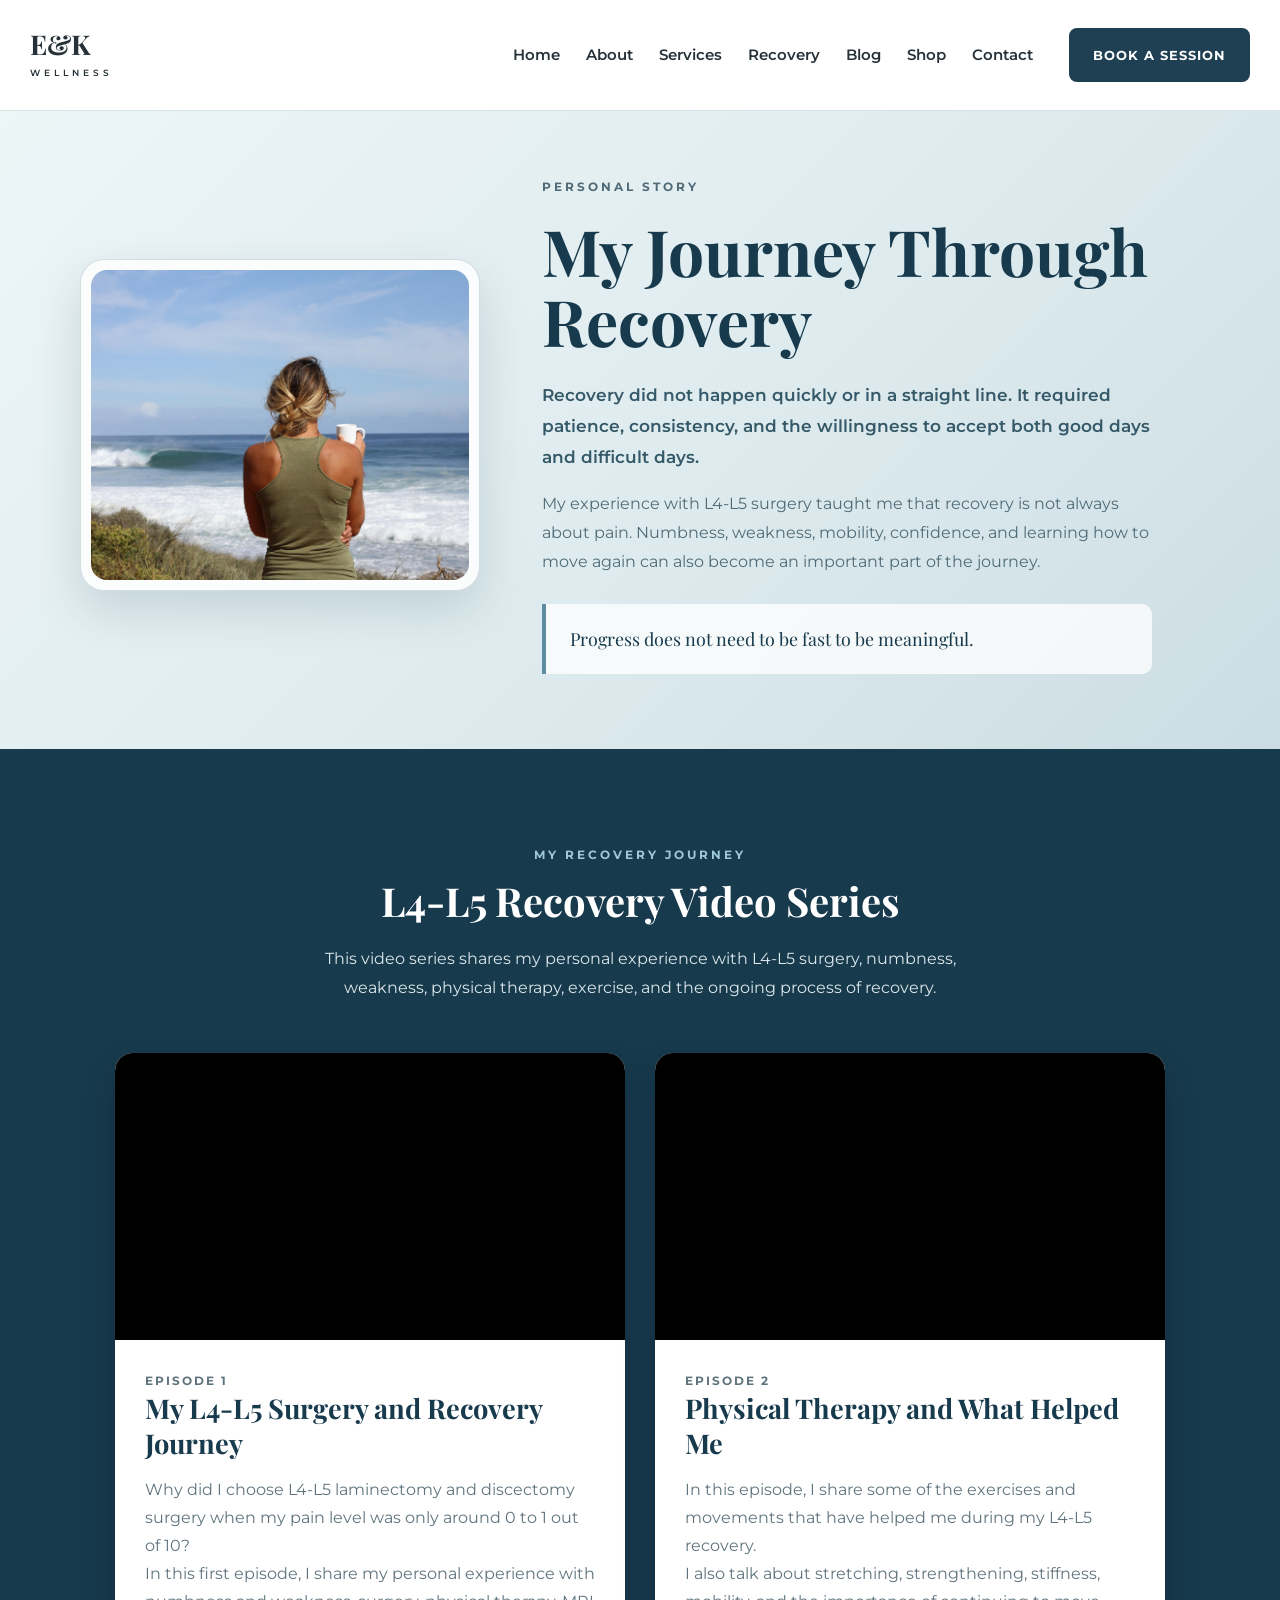
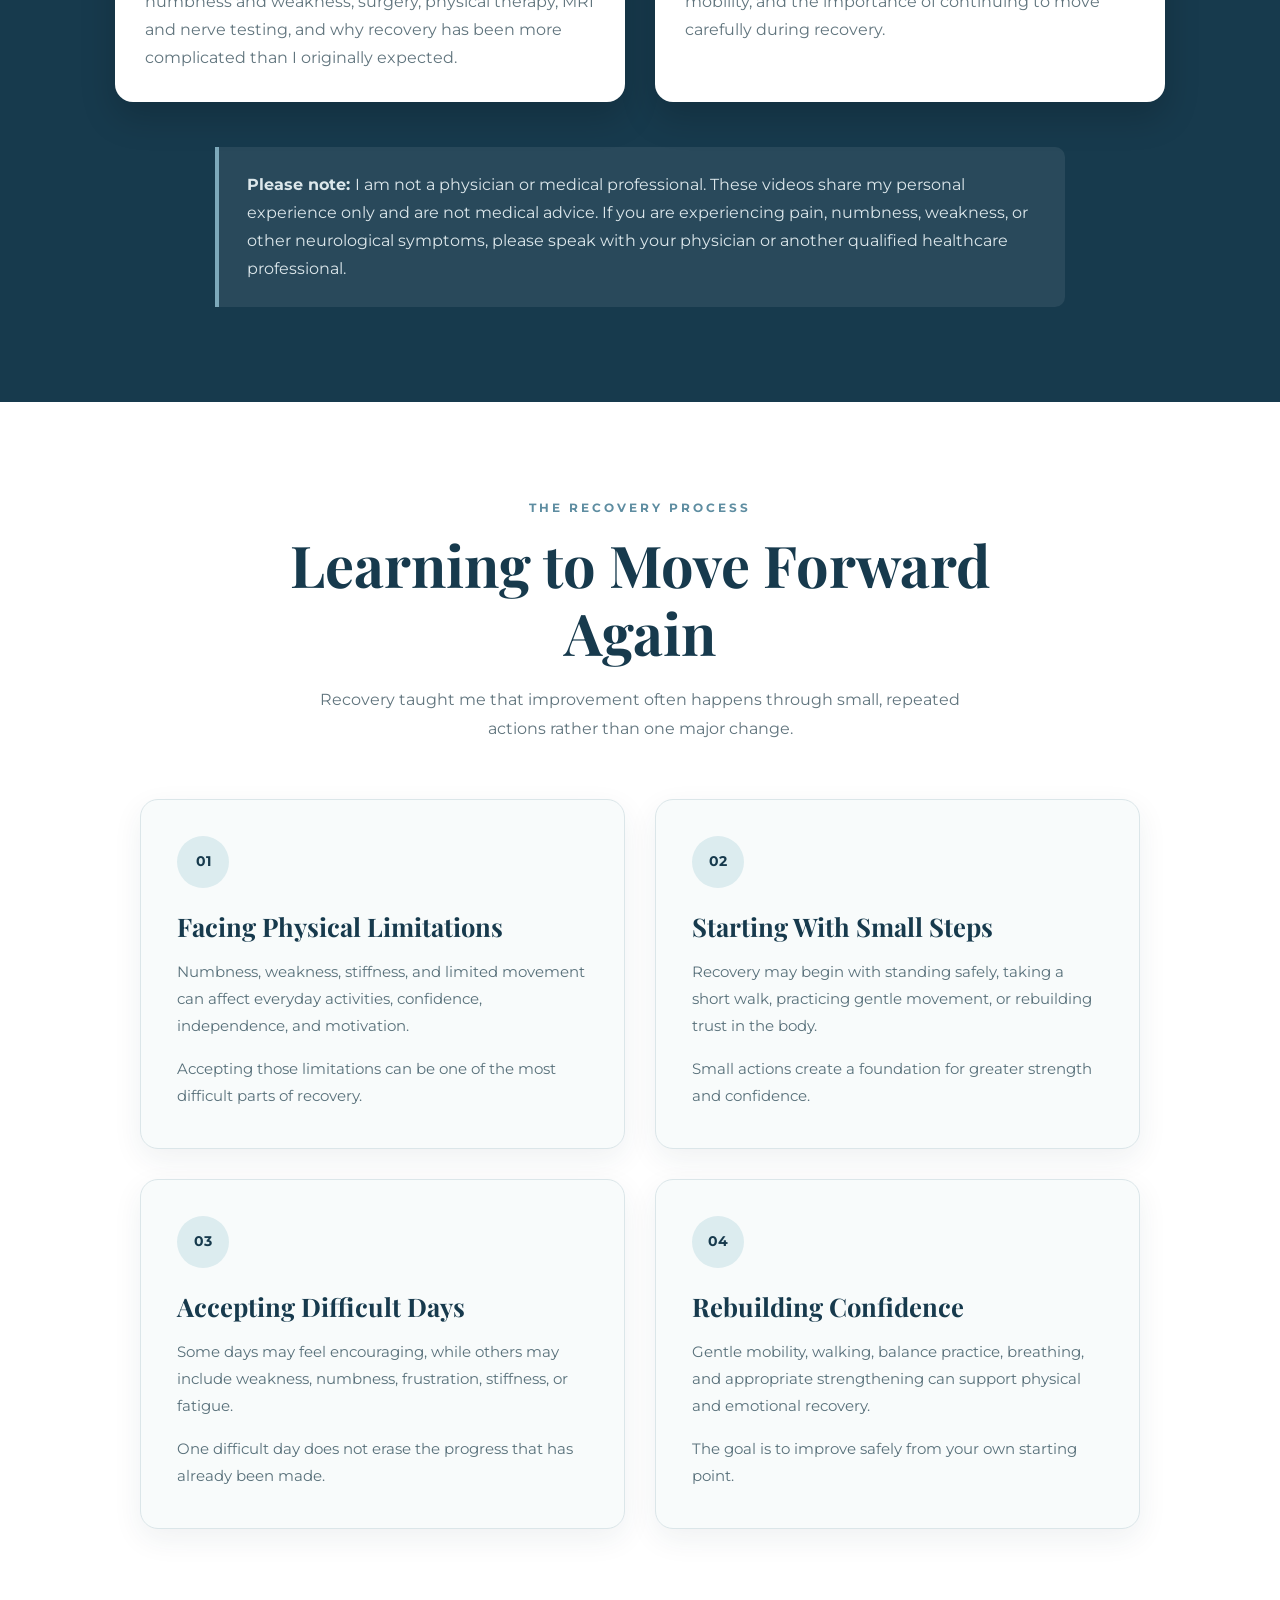
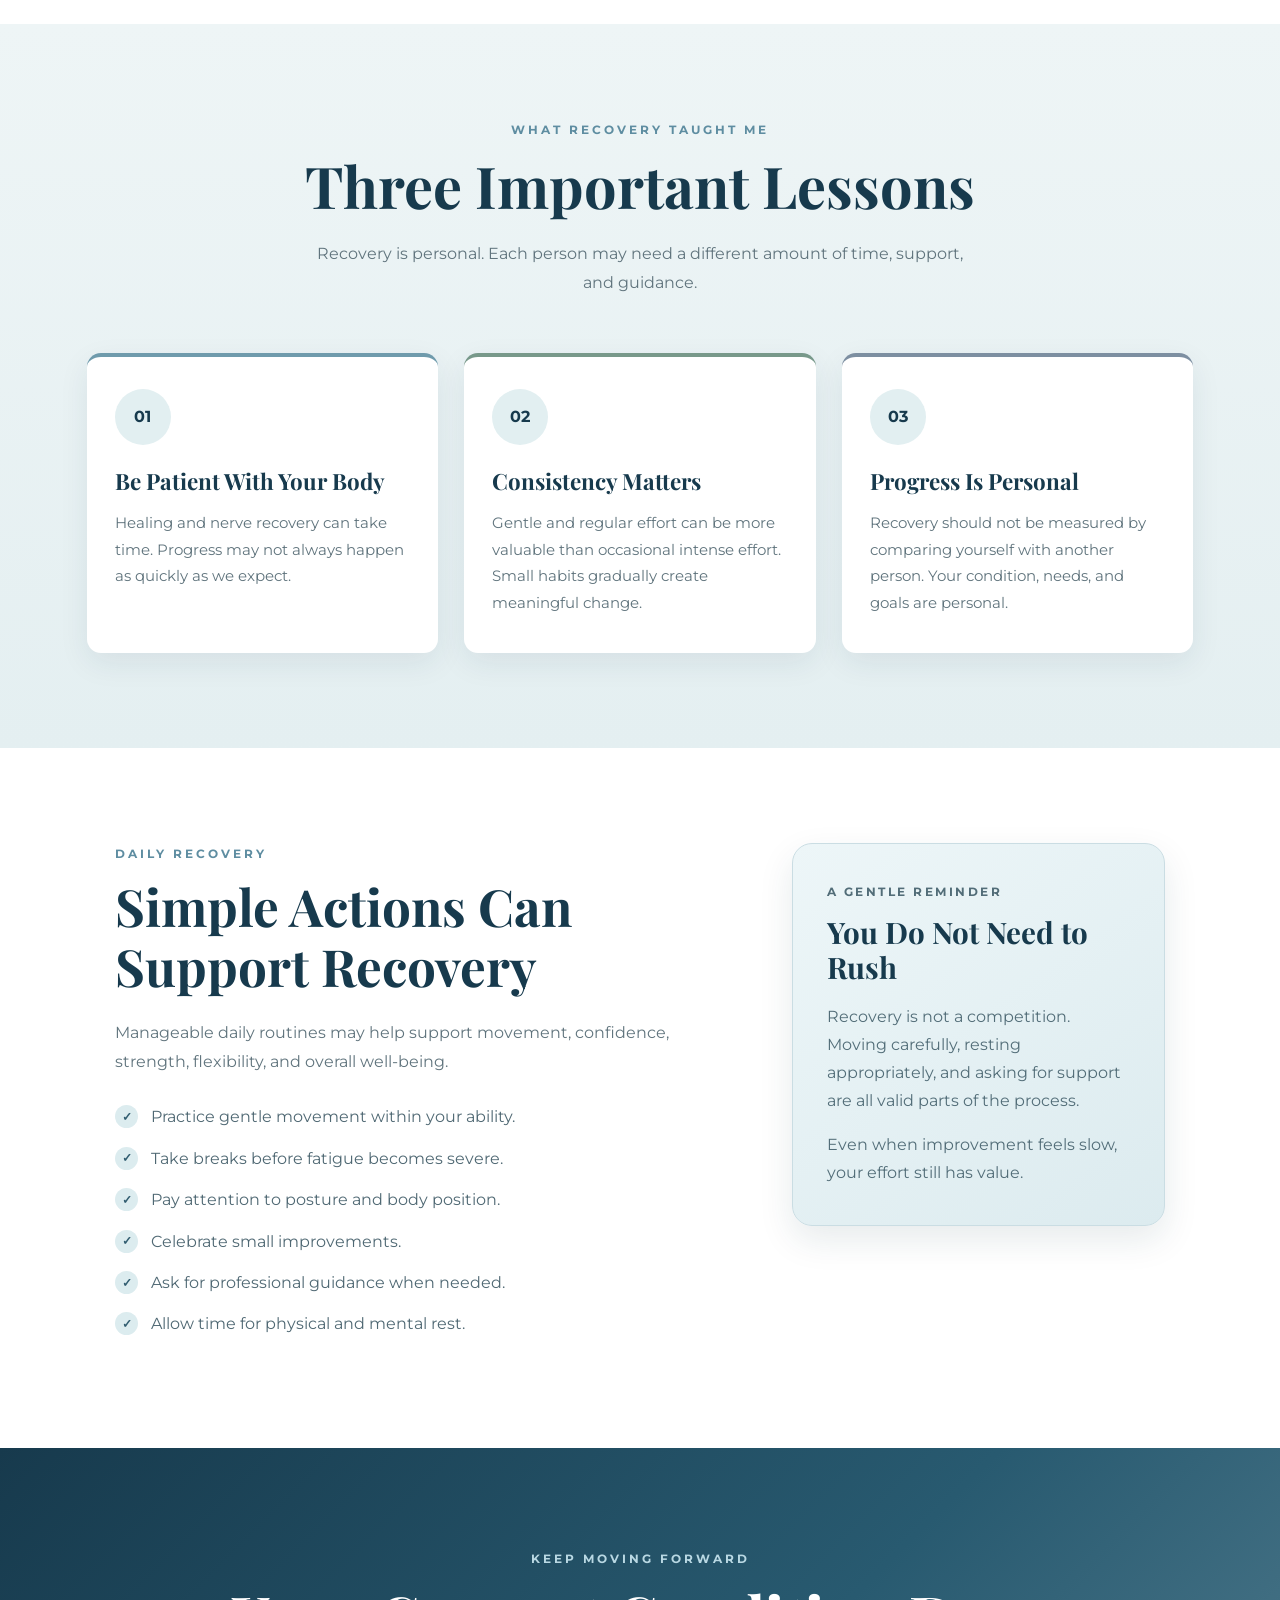
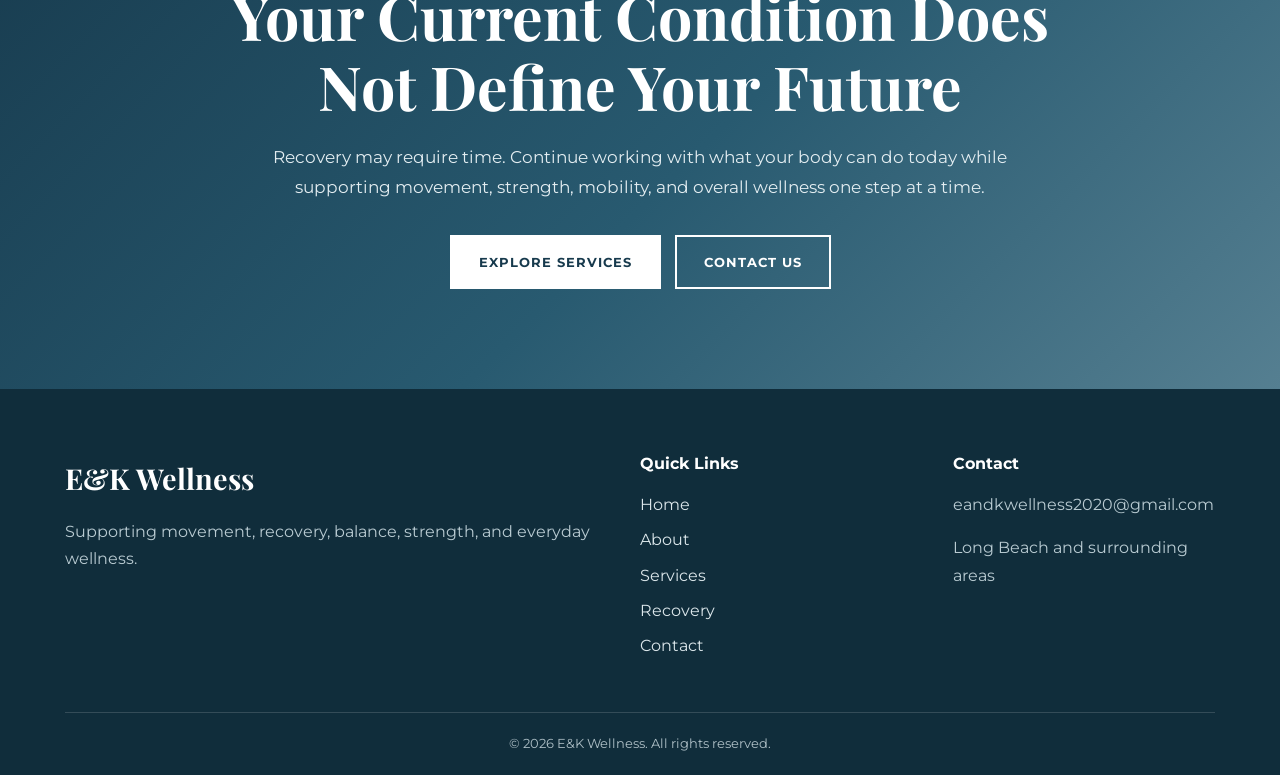
==== commit 17d55ad7: "Add files via upload" ====
--- a/recovery.html
+++ b/recovery.html
@@ -424,46 +424,47 @@
             </article>
 
 
-            <!-- =========================
-                 EPISODE 2
-                 COMING SOON
-            ========================== -->
-
-            <article
-              class="recovery-video-card recovery-coming-soon"
-            >
-
-              <div class="recovery-coming-soon-image">
-
-                <span>
-                  Episode 2
-                  <br />
-                  Coming Soon
-                </span>
-
-              </div>
-
-
-              <div class="recovery-video-content">
-
-                <p class="recovery-episode">
-                  Episode 2
-                </p>
-
-                <h3>
-                  Physical Therapy and What Helped Me
-                </h3>
-
-                <p>
-                  In the next episode, I will share more about
-                  physical therapy, stretching, strengthening,
-                  stiffness, and the exercises that have helped
-                  me personally during recovery.
-                </p>
-
-              </div>
-
-            </article>
+           <!-- =========================
+     EPISODE 2
+========================== -->
+
+<article class="recovery-video-card">
+
+  <div class="recovery-video-wrapper">
+
+    <iframe
+      src="https://www.youtube.com/embed/WGWbC_vL3k8"
+      title="Physical Therapy and What Helped Me"
+      allow="accelerometer; autoplay; clipboard-write; encrypted-media; gyroscope; picture-in-picture; web-share"
+      allowfullscreen
+    ></iframe>
+
+  </div>
+
+  <div class="recovery-video-content">
+
+    <p class="recovery-episode">
+      Episode 2
+    </p>
+
+    <h3>
+      Physical Therapy and What Helped Me
+    </h3>
+
+    <p>
+      In this episode, I share some of the exercises and movements
+      that have helped me during my L4-L5 recovery.
+    </p>
+
+    <p>
+      I also talk about stretching, strengthening, stiffness,
+      mobility, and the importance of continuing to move carefully
+      during recovery.
+    </p>
+
+  </div>
+
+</article>
 
           </div>
 
